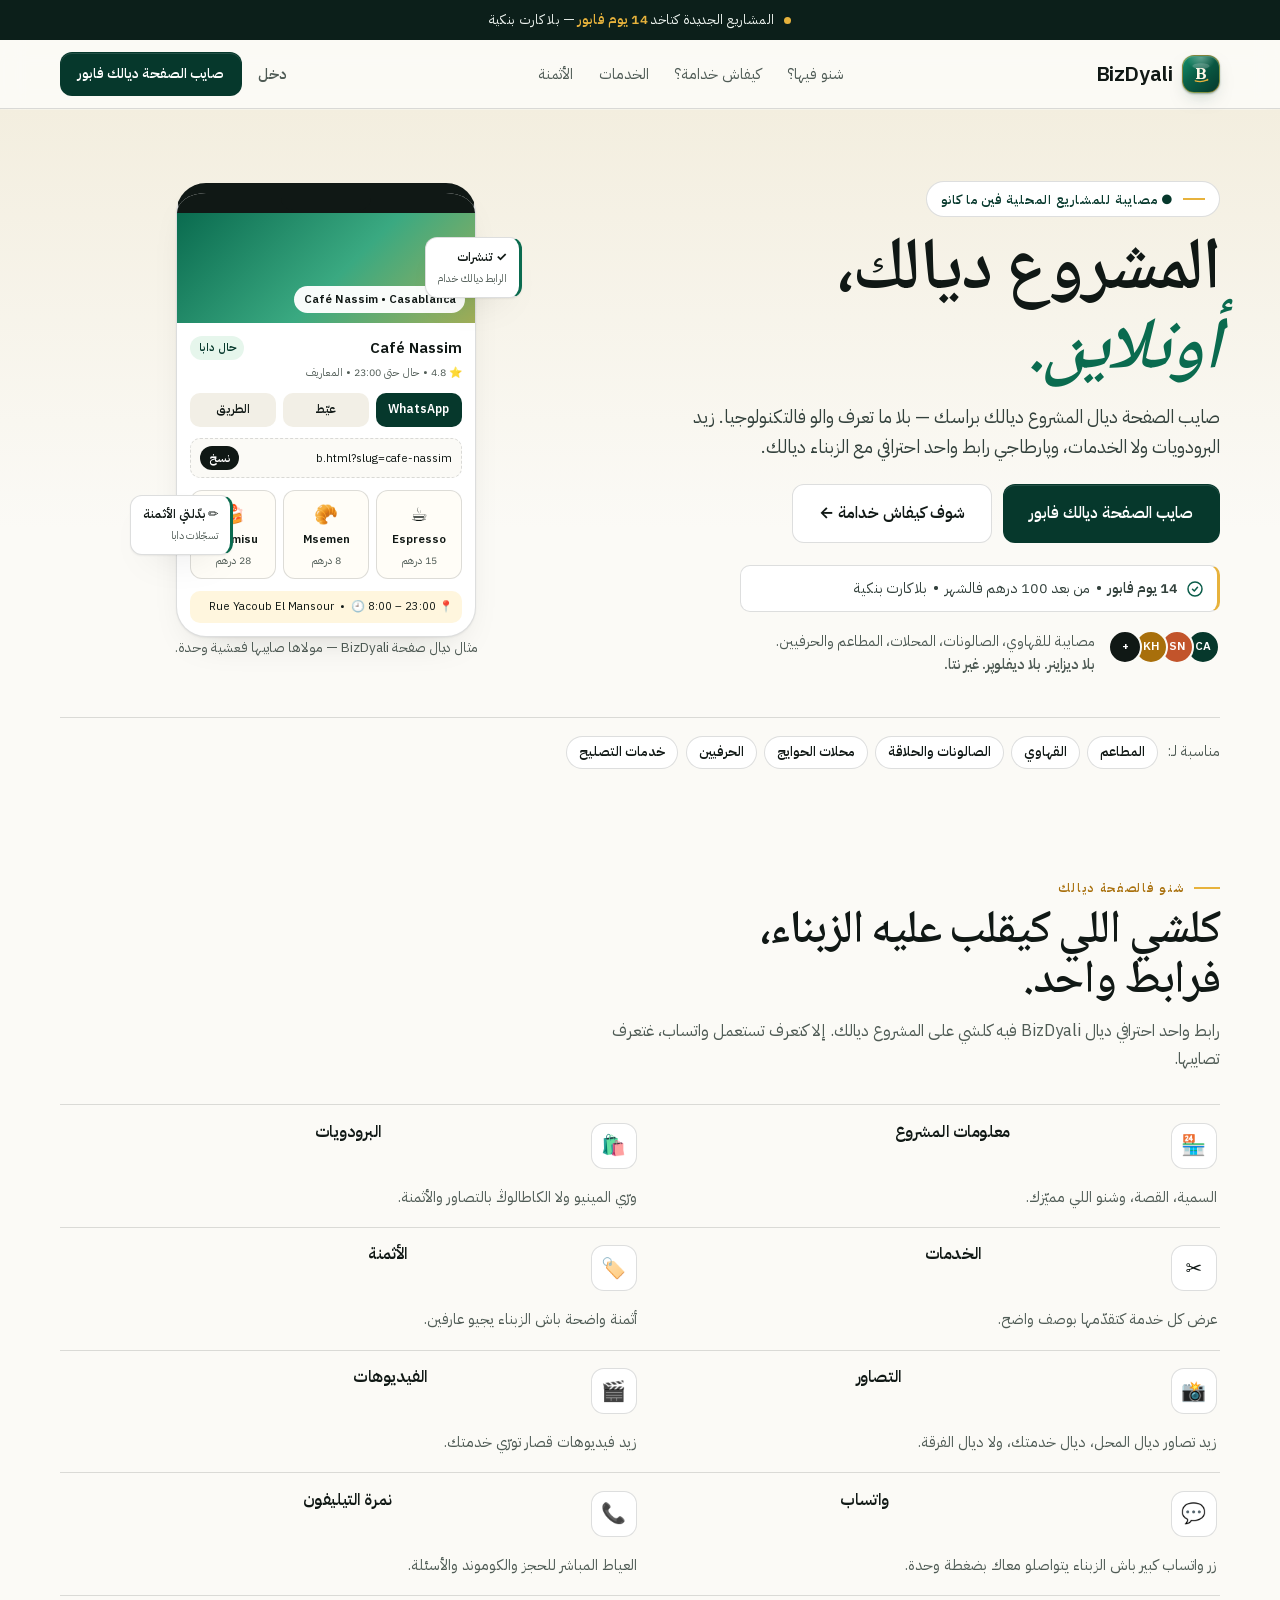
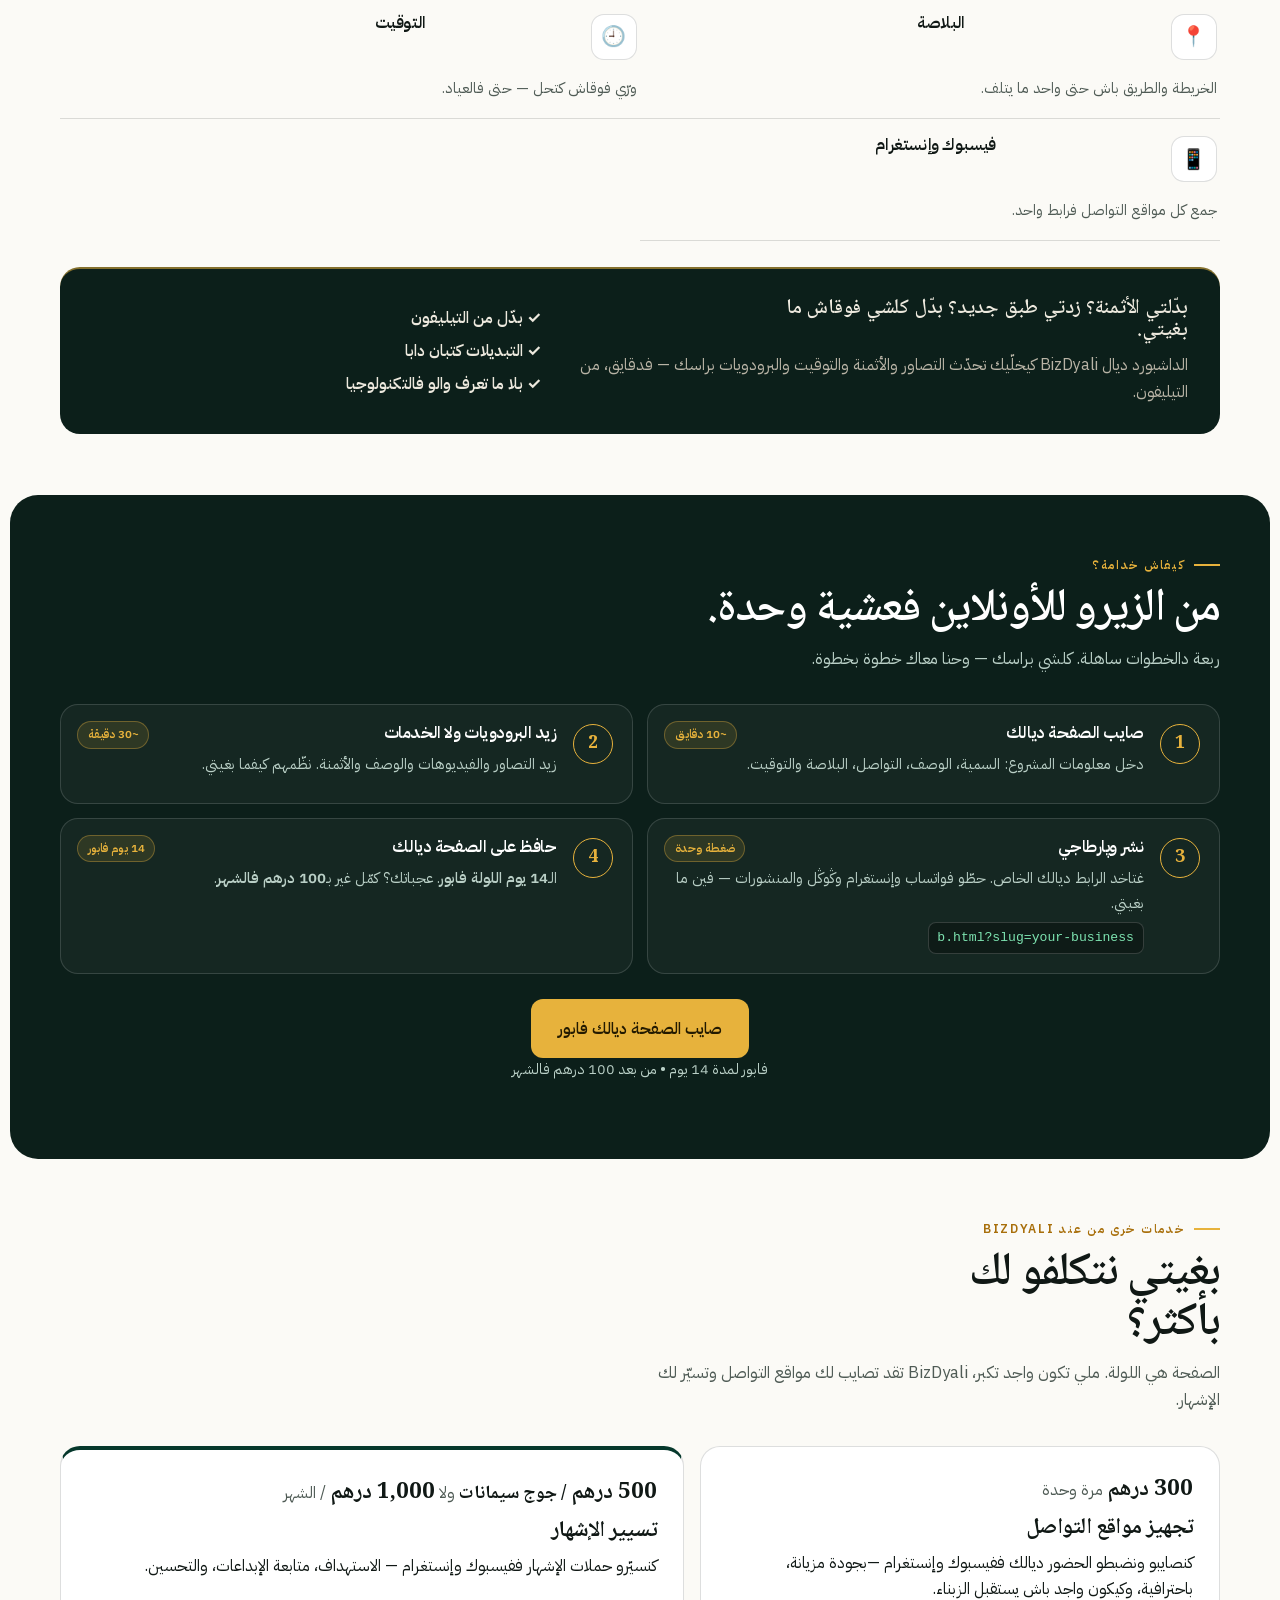
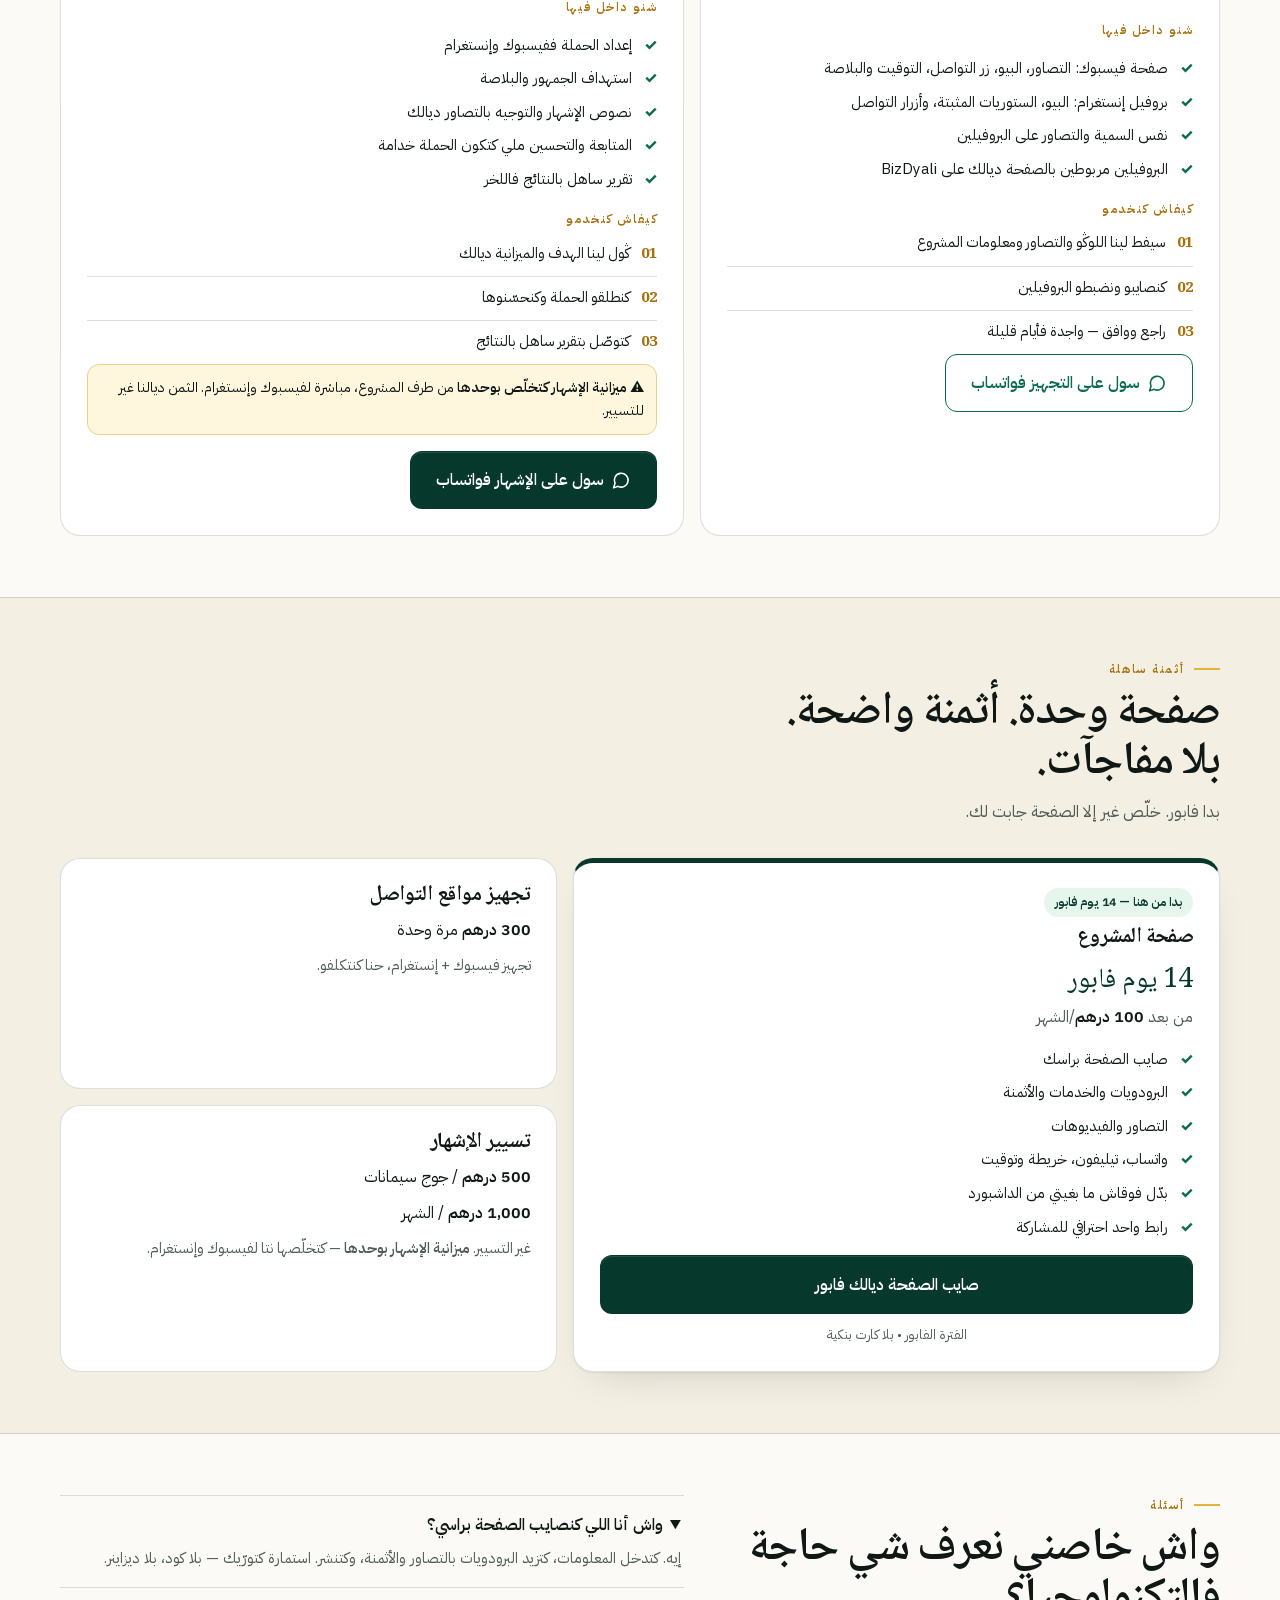
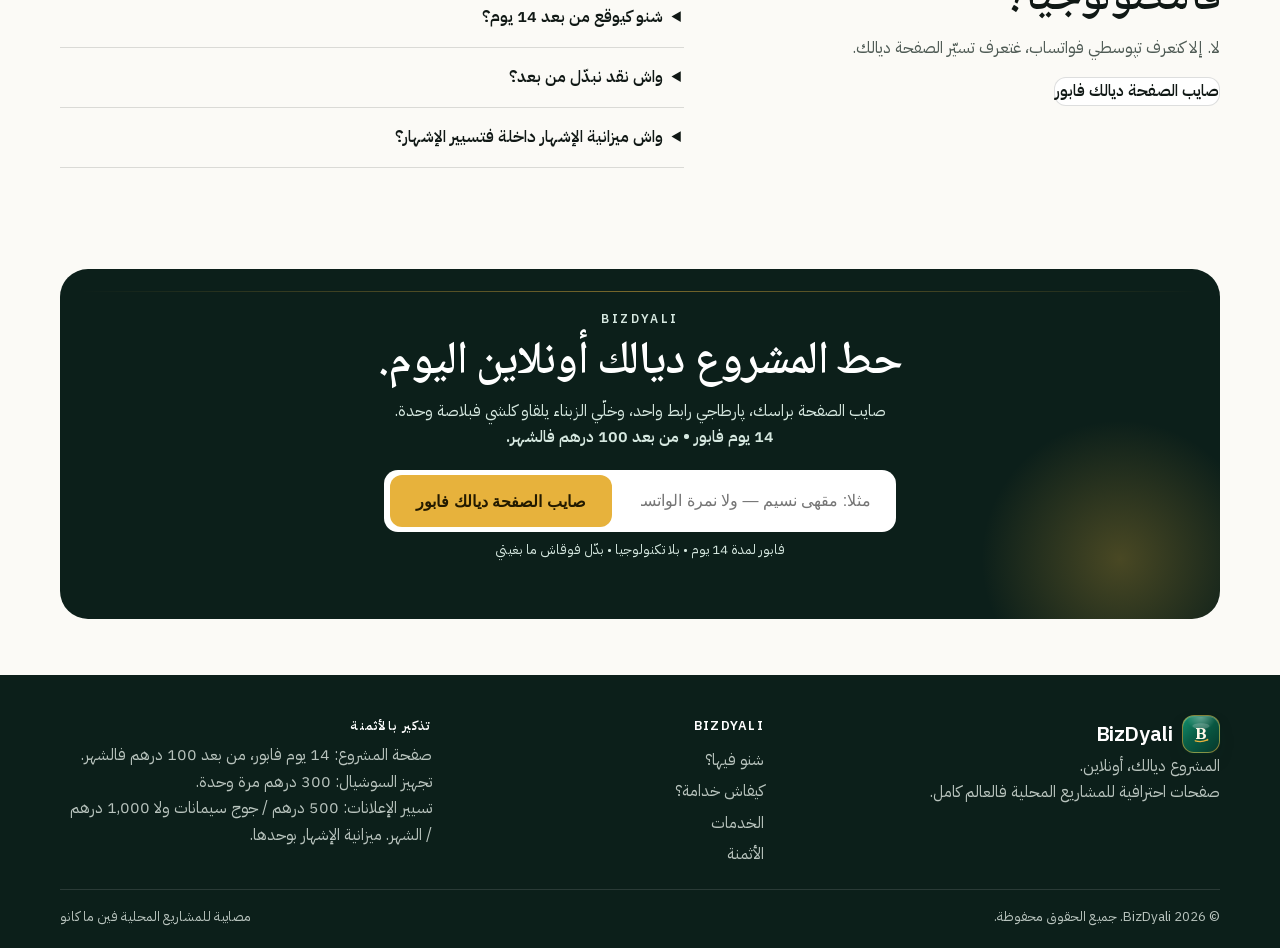
==== index.html @ fc58461d "Remove admin link from footer" ====
<!DOCTYPE html>
<html lang="ar" dir="rtl">
<head>
  <meta charset="UTF-8" />
  <meta name="viewport" content="width=device-width, initial-scale=1.0" />
  <title>BizDyali — المشروع ديالك، أونلاين.</title>
  <meta name="description" content="BizDyali كتعاون المشاريع المحلية يصايبو الصفحة الاحترافية ديالهم براسهم. بلا تكنولوجيا. 14 يوم فابور، من بعد 100 درهم فالشهر." />
  <meta name="theme-color" content="#0B5D4A" />
  <link rel="preconnect" href="https://fonts.googleapis.com" />
  <link rel="preconnect" href="https://fonts.gstatic.com" crossorigin />
  <link href="https://fonts.googleapis.com/css2?family=Fraunces:opsz,wght@9..144,600;9..144,700&family=Inter:wght@400;500;600;700&display=swap" rel="stylesheet" />
  <link rel="stylesheet" href="styles.css" />
  <link rel="stylesheet" href="css/fonts.css" />
  <link rel="icon" href="favicon.svg" type="image/svg+xml" />
</head>
<body>
  <a class="skip-link" href="#main">تخطى للمحتوى</a>

  <!-- Top notice -->
  <div class="topbar">
    <p><span class="dot"></span> المشاريع الجديدة كتاخد <strong>14 يوم فابور</strong> — بلا كارت بنكية</p>
  </div>

  <!-- Header -->
  <header class="site-header" id="top">
    <div class="container header-inner">
      <a href="#top" class="logo" aria-label="الرئيسية ديال BizDyali">
        <span class="logo-mark" aria-hidden="true"><svg viewBox="0 0 36 36" width="26" height="26"><ellipse cx="18" cy="7" rx="12" ry="4" fill="#fff" opacity=".18"/><text x="18" y="24.5" text-anchor="middle" font-family="Fraunces,Georgia,'Times New Roman',serif" font-weight="700" font-size="21" fill="#FFF8E8">B</text><path d="M10 27.4 Q18 29.8 26 26.6" fill="none" stroke="#E7B23C" stroke-width="1.8" stroke-linecap="round"/><circle cx="26.9" cy="25.9" r="1.3" fill="#E7B23C"/></svg></span>
        <span class="logo-word">BizDyali</span>
      </a>
      <nav class="nav" aria-label="التنقل الرئيسي">
        <a href="#features">شنو فيها؟</a>
        <a href="#how">كيفاش خدامة؟</a>
        <a href="#services">الخدمات</a>
        <a href="#pricing">الأثمنة</a>
      </nav>
      <div class="header-actions">
        <a href="auth.html?mode=login" class="link-quiet">دخل</a>
        <a href="auth.html" class="btn btn-primary btn-sm">صايب الصفحة ديالك فابور</a>
        <button class="menu-btn" id="menuBtn" aria-expanded="false" aria-controls="mobileMenu" aria-label="حل القائمة">
          <span></span><span></span><span></span>
        </button>
      </div>
    </div>
    <div class="mobile-menu" id="mobileMenu" hidden>
      <a href="#features">شنو فيها؟</a>
      <a href="#how">كيفاش خدامة؟</a>
      <a href="#services">الخدمات</a>
      <a href="#pricing">الأثمنة</a>
      <a href="auth.html" class="btn btn-primary">صايب الصفحة ديالك فابور</a>
    </div>
  </header>

  <main id="main">
    <!-- HERO -->
    <section class="hero">
      <div class="container hero-grid">
        <div class="hero-copy">
          <p class="eyebrow"><span class="eyebrow-pill">● مصايبة للمشاريع المحلية فين ما كانو</span></p>
          <h1>المشروع ديالك، <em>أونلاين.</em></h1>
          <p class="lede">
            صايب الصفحة ديال المشروع ديالك براسك — بلا ما تعرف والو فالتكنولوجيا.
            زيد البرودويات ولا الخدمات، وپارطاجي رابط واحد احترافي مع الزبناء ديالك.
          </p>
          <div class="hero-ctas">
            <a href="auth.html" class="btn btn-primary btn-lg">صايب الصفحة ديالك فابور</a>
            <a href="#how" class="btn btn-ghost btn-lg">شوف كيفاش خدامة ←</a>
          </div>
          <p class="trial-note">
            <svg width="16" height="16" viewBox="0 0 16 16" fill="none" aria-hidden="true"><circle cx="8" cy="8" r="7" stroke="#0B5D4A" stroke-width="1.5"/><path d="M5.5 8.2l1.8 1.8 3.2-3.8" stroke="#0B5D4A" stroke-width="1.5" stroke-linecap="round" stroke-linejoin="round"/></svg>
            <span><strong>14 يوم فابور</strong> &nbsp;•&nbsp; من بعد 100 درهم فالشهر &nbsp;•&nbsp; بلا كارت بنكية</span>
          </p>
          <div class="hero-proof">
            <div class="avatars" aria-hidden="true">
              <span>CA</span><span>SN</span><span>KH</span><span>+</span>
            </div>
            <p>مصايبة للقهاوي، الصالونات، المحلات، المطاعم والحرفيين.<br /><strong>بلا ديزاينر. بلا ديفلوپر. غير نتا.</strong></p>
          </div>
        </div>

        <div class="hero-visual">
          <!-- Phone mockup: example business page -->
          <div class="phone-wrap">
            <div class="phone">
              <div class="phone-notch"></div>
              <div class="phone-hero-img">
                <span class="phone-badge">Café Nassim • Casablanca</span>
              </div>
              <div class="phone-body">
                <div class="phone-row">
                  <div>
                    <strong>Café Nassim</strong>
                    <small>⭐ 4.8 • حال حتى 23:00 • المعاريف</small>
                  </div>
                  <span class="phone-open">حال دابا</span>
                </div>
                <div class="phone-btns">
                  <span class="pb pb-wa">WhatsApp</span>
                  <span class="pb">عيّط</span>
                  <span class="pb">الطريق</span>
                </div>
                <div class="phone-links">
                  <span dir="ltr">b.html?slug=cafe-nassim</span>
                  <span class="copy">نسخ</span>
                </div>
                <div class="phone-products">
                  <div class="pp"><i>☕</i><b>Espresso</b><small>15 درهم</small></div>
                  <div class="pp"><i>🥐</i><b>Msemen</b><small>8 درهم</small></div>
                  <div class="pp"><i>🍰</i><b>Tiramisu</b><small>28 درهم</small></div>
                </div>
                <div class="phone-hours">📍 Rue Yacoub El Mansour &nbsp;•&nbsp; 🕘 8:00 – 23:00</div>
              </div>
            </div>
            <div class="float-card float-1">
              <strong>✓ تنشرات</strong>
              <small>الرابط ديالك خدام</small>
            </div>
            <div class="float-card float-2">
              <strong>✏️ بدّلتي الأثمنة</strong>
              <small>تسجّلات دابا</small>
            </div>
          </div>
          <p class="visual-caption">مثال ديال صفحة BizDyali — مولاها صايبها فعشية وحدة.</p>
        </div>
      </div>

      <div class="container trust-strip">
        <span>مناسبة لـ:</span>
        <ul>
          <li>المطاعم</li>
          <li>القهاوي</li>
          <li>الصالونات والحلاقة</li>
          <li>محلات الحوايج</li>
          <li>الحرفيين</li>
          <li>خدمات التصليح</li>
        </ul>
      </div>
    </section>

    <!-- FEATURES -->
    <section class="section" id="features">
      <div class="container">
        <p class="kicker">شنو فالصفحة ديالك</p>
        <h2>كلشي اللي كيقلب عليه الزبناء،<br />فرابط واحد.</h2>
        <p class="sub">رابط واحد احترافي ديال BizDyali فيه كلشي على المشروع ديالك. إلا كتعرف تستعمل واتساب، غتعرف تصايبها.</p>

        <div class="feature-grid">
          <article class="f-card"><div class="f-icon">🏪</div><h3>معلومات المشروع</h3><p>السمية، القصة، وشنو اللي مميّزك.</p></article>
          <article class="f-card"><div class="f-icon">🛍️</div><h3>البرودويات</h3><p>ورّي المينيو ولا الكاطالوڭ بالتصاور والأثمنة.</p></article>
          <article class="f-card"><div class="f-icon">✂️</div><h3>الخدمات</h3><p>عرض كل خدمة كتقدّمها بوصف واضح.</p></article>
          <article class="f-card"><div class="f-icon">🏷️</div><h3>الأثمنة</h3><p>أثمنة واضحة باش الزبناء يجيو عارفين.</p></article>
          <article class="f-card"><div class="f-icon">📸</div><h3>التصاور</h3><p>زيد تصاور ديال المحل، ديال خدمتك، ولا ديال الفرقة.</p></article>
          <article class="f-card"><div class="f-icon">🎬</div><h3>الفيديوهات</h3><p>زيد فيديوهات قصار تورّي خدمتك.</p></article>
          <article class="f-card"><div class="f-icon">💬</div><h3>واتساب</h3><p>زر واتساب كبير باش الزبناء يتواصلو معاك بضغطة وحدة.</p></article>
          <article class="f-card"><div class="f-icon">📞</div><h3>نمرة التيليفون</h3><p>العياط المباشر للحجز والكوموند والأسئلة.</p></article>
          <article class="f-card"><div class="f-icon">📍</div><h3>البلاصة</h3><p>الخريطة والطريق باش حتى واحد ما يتلف.</p></article>
          <article class="f-card"><div class="f-icon">🕘</div><h3>التوقيت</h3><p>ورّي فوقاش كتحل — حتى فالعياد.</p></article>
          <article class="f-card"><div class="f-icon">📱</div><h3>فيسبوك وإنستغرام</h3><p>جمع كل مواقع التواصل فرابط واحد.</p></article>
        </div>

        <div class="edit-banner">
          <div>
            <h3>بدّلتي الأثمنة؟ زدتي طبق جديد؟ بدّل كلشي فوقاش ما بغيتي.</h3>
            <p>الداشبورد ديال BizDyali كيخلّيك تحدّث التصاور والأثمنة والتوقيت والبرودويات براسك — فدقايق، من التيليفون.</p>
          </div>
          <ul>
            <li>✓ بدّل من التيليفون</li>
            <li>✓ التبديلات كتبان دابا</li>
            <li>✓ بلا ما تعرف والو فالتكنولوجيا</li>
          </ul>
        </div>
      </div>
    </section>

    <!-- HOW IT WORKS -->
    <section class="section section-dark" id="how">
      <div class="container">
        <p class="kicker kicker-light">كيفاش خدامة؟</p>
        <h2 class="light">من الزيرو للأونلاين فعشية وحدة.</h2>
        <p class="sub sub-light">ربعة دالخطوات ساهلة. كلشي براسك — وحنا معاك خطوة بخطوة.</p>

        <ol class="steps">
          <li class="step">
            <span class="step-num">1</span>
            <div><h3>صايب الصفحة ديالك</h3><p>دخل معلومات المشروع: السمية، الوصف، التواصل، البلاصة والتوقيت.</p></div>
            <span class="step-tag">~10 دقايق</span>
          </li>
          <li class="step">
            <span class="step-num">2</span>
            <div><h3>زيد البرودويات ولا الخدمات</h3><p>زيد التصاور والفيديوهات والوصف والأثمنة. نظّمهم كيفما بغيتي.</p></div>
            <span class="step-tag">~30 دقيقة</span>
          </li>
          <li class="step">
            <span class="step-num">3</span>
            <div><h3>نشر وپارطاجي</h3><p>غتاخد الرابط ديالك الخاص. حطّو فواتساب وإنستغرام وڭوڭل والمنشورات — فين ما بغيتي.</p>
            <code class="link-demo" dir="ltr">b.html?slug=your-business</code></div>
            <span class="step-tag">ضغطة وحدة</span>
          </li>
          <li class="step step-free">
            <span class="step-num">4</span>
            <div><h3>حافظ على الصفحة ديالك</h3><p>الـ<strong>14 يوم اللولة فابور</strong>. عجباتك؟ كمّل غير بـ<strong>100 درهم فالشهر</strong>.</p></div>
            <span class="step-tag">14 يوم فابور</span>
          </li>
        </ol>

        <div class="steps-cta">
          <a href="auth.html" class="btn btn-accent btn-lg">صايب الصفحة ديالك فابور</a>
          <p>فابور لمدة 14 يوم • من بعد 100 درهم فالشهر</p>
        </div>
      </div>
    </section>

    <!-- OTHER SERVICES -->
    <section class="section" id="services">
      <div class="container">
        <p class="kicker">خدمات خرى من عند BizDyali</p>
        <h2>بغيتي نتكلفو لك<br />بأكثر؟</h2>
        <p class="sub">الصفحة هي اللولة. ملي تكون واجد تكبر، BizDyali تقد تصايب لك مواقع التواصل وتسيّر لك الإشهار.</p>

        <div class="service-grid">
          <article class="service-card">
            <p class="service-price"><strong>300 درهم</strong> <span>مرة وحدة</span></p>
            <h3>تجهيز مواقع التواصل</h3>
            <p>كنصايبو ونضبطو الحضور ديالك ففيسبوك وإنستغرام —بجودة مزيانة، باحترافية، وكيكون واجد باش يستقبل الزبناء.</p>
            <p class="mini-head">شنو داخل فيها</p>
            <ul class="check-list">
              <li>صفحة فيسبوك: التصاور، البيو، زر التواصل، التوقيت والبلاصة</li>
              <li>بروفيل إنستغرام: البيو، الستوريات المثبتة، وأزرار التواصل</li>
              <li>نفس السمية والتصاور على البروفيلين</li>
              <li>البروفيلين مربوطين بالصفحة ديالك على BizDyali</li>
            </ul>
            <p class="mini-head">كيفاش كنخدمو</p>
            <ol class="how-mini">
              <li>سيفط لينا اللوڭو والتصاور ومعلومات المشروع</li>
              <li>كنصايبو ونضبطو البروفيلين</li>
              <li>راجع ووافق — واجدة فأيام قليلة</li>
            </ol>
            <!-- TODO: replace 212600000000 with the real BizDyali WhatsApp number -->
            <a href="https://wa.me/212600000000?text=Hello%20BizDyali!%20I%27m%20interested%20in%20the%20Facebook%20%2B%20Instagram%20setup%20service%20(300%20MAD%20one-time).%20My%20business%20name%20is%3A%20" target="_blank" rel="noopener" class="btn btn-outline btn-lg"><svg viewBox="0 0 24 24" fill="none" stroke="currentColor" stroke-width="2" stroke-linecap="round" stroke-linejoin="round" aria-hidden="true"><path d="M7.9 20A9 9 0 1 0 4 16.1L2 22Z"/></svg> سول على التجهيز فواتساب</a>
          </article>

          <article class="service-card service-featured">
            <p class="service-price"><strong>500 درهم <small>/ جوج سيمانات</small></strong> <span>ولا <strong>1,000 درهم</strong> / الشهر</span></p>
            <h3>تسيير الإشهار</h3>
            <p>كنسيّرو حملات الإشهار ففيسبوك وإنستغرام — الاستهداف، متابعة الإبداعات، والتحسين.</p>
            <p class="mini-head">شنو داخل فيها</p>
            <ul class="check-list">
              <li>إعداد الحملة ففيسبوك وإنستغرام</li>
              <li>استهداف الجمهور والبلاصة</li>
              <li>نصوص الإشهار والتوجيه بالتصاور ديالك</li>
              <li>المتابعة والتحسين ملي كتكون الحملة خدامة</li>
              <li>تقرير ساهل بالنتائج فاللخر</li>
            </ul>
            <p class="mini-head">كيفاش كنخدمو</p>
            <ol class="how-mini">
              <li>ڭول لينا الهدف والميزانية ديالك</li>
              <li>كنطلقو الحملة وكنحسّنوها</li>
              <li>كتوصّل بتقرير ساهل بالنتائج</li>
            </ol>
            <p class="ad-note">⚠️ <strong>ميزانية الإشهار كتخلّص بوحدها</strong> من طرف المشروع، مباشرة لفيسبوك وإنستغرام. الثمن ديالنا غير للتسيير.</p>
            <!-- TODO: replace 212600000000 with the real BizDyali WhatsApp number -->
            <a href="https://wa.me/212600000000?text=Hello%20BizDyali!%20I%27m%20interested%20in%20advertising%20management%20(500%20MAD%20for%202%20weeks%20or%201%2C000%20MAD%20for%201%20month).%20I%20understand%20the%20ad%20budget%20is%20paid%20separately.%20My%20business%20name%20is%3A%20" target="_blank" rel="noopener" class="btn btn-primary btn-lg"><svg viewBox="0 0 24 24" fill="none" stroke="currentColor" stroke-width="2" stroke-linecap="round" stroke-linejoin="round" aria-hidden="true"><path d="M7.9 20A9 9 0 1 0 4 16.1L2 22Z"/></svg> سول على الإشهار فواتساب</a>
          </article>
        </div>
      </div>
    </section>

    <!-- PRICING -->
    <section class="section section-tint" id="pricing">
      <div class="container">
        <p class="kicker">أثمنة ساهلة</p>
        <h2>صفحة وحدة. أثمنة واضحة.<br />بلا مفاجآت.</h2>
        <p class="sub">بدا فابور. خلّص غير إلا الصفحة جابت لك.</p>

        <div class="pricing-grid">
          <article class="price-card price-main">
            <p class="p-flag">بدا من هنا — 14 يوم فابور</p>
            <h3>صفحة المشروع</h3>
            <p class="p-price"><span class="free">14 يوم فابور</span><span class="then">من بعد <strong>100 درهم</strong>/الشهر</span></p>
            <ul class="check-list">
              <li>صايب الصفحة براسك</li>
              <li>البرودويات والخدمات والأثمنة</li>
              <li>التصاور والفيديوهات</li>
              <li>واتساب، تيليفون، خريطة وتوقيت</li>
              <li>بدّل فوقاش ما بغيتي من الداشبورد</li>
              <li>رابط واحد احترافي للمشاركة</li>
            </ul>
            <a href="auth.html" class="btn btn-primary btn-lg btn-block">صايب الصفحة ديالك فابور</a>
            <p class="p-fine">الفترة الفابور • بلا كارت بنكية</p>
          </article>

          <div class="price-side">
            <article class="price-card">
              <h3>تجهيز مواقع التواصل</h3>
              <p class="p-price"><strong>300 درهم</strong> <span>مرة وحدة</span></p>
              <p class="p-desc">تجهيز فيسبوك + إنستغرام، حنا كنتكلفو.</p>
            </article>
            <article class="price-card">
              <h3>تسيير الإشهار</h3>
              <p class="p-price"><strong>500 درهم</strong> <span>/ جوج سيمانات</span></p>
              <p class="p-price"><strong>1,000 درهم</strong> <span>/ الشهر</span></p>
              <p class="p-desc">غير التسيير. <strong>ميزانية الإشهار بوحدها</strong> — كتخلّصها نتا لفيسبوك وإنستغرام.</p>
            </article>
          </div>
        </div>
      </div>
    </section>

    <!-- FAQ (short, trust-building) -->
    <section class="section section-faq">
      <div class="container faq-grid">
        <div>
          <p class="kicker">أسئلة</p>
          <h2>واش خاصني نعرف شي حاجة فالتكنولوجيا؟</h2>
          <p class="sub">لا. إلا كتعرف تپوسطي فواتساب، غتعرف تسيّر الصفحة ديالك.</p>
          <a href="auth.html" class="btn btn-ghost">صايب الصفحة ديالك فابور</a>
        </div>
        <div class="faq-list">
          <details open>
            <summary>واش أنا اللي كنصايب الصفحة براسي؟</summary>
            <p>إيه. كتدخل المعلومات، كتزيد البرودويات بالتصاور والأثمنة، وكتنشر. استمارة كتورّيك — بلا كود، بلا ديزاينر.</p>
          </details>
          <details>
            <summary>شنو كيوقع من بعد 14 يوم؟</summary>
            <p>كتخلّص 100 درهم فالشهر باش تبقى الصفحة باينة. إلا ما كمّلتيش، الصفحة كتوقف — وما كنتخلّص والو أوتوماتيكيا.</p>
          </details>
          <details>
            <summary>واش نقد نبدّل من بعد؟</summary>
            <p>فأي وقت. بدّل الأثمنة والتصاور والتوقيت والبرودويات من الداشبورد والتبديلات كتبان دابا.</p>
          </details>
          <details>
            <summary>واش ميزانية الإشهار داخلة فتسيير الإشهار؟</summary>
            <p>لا. 500 درهم / جوج سيمانات ولا 1,000 درهم / الشهر غير لخدمتنا. ميزانية الإشهار كتخلّصها نتا لفيسبوك وإنستغرام.</p>
          </details>
        </div>
      </div>
    </section>

    <!-- FINAL CTA -->
    <section class="final-cta" id="cta">
      <div class="container final-card">
        <p class="logo-mini">BizDyali</p>
        <h2>حط المشروع ديالك أونلاين اليوم.</h2>
        <p>صايب الصفحة براسك، پارطاجي رابط واحد، وخلّي الزبناء يلقاو كلشي فبلاصة وحدة.<br /><strong>14 يوم فابور • من بعد 100 درهم فالشهر.</strong></p>
        <form class="cta-form" id="ctaForm">
          <label class="sr-only" for="ctaInput">السمية ديال المشروع ولا نمرة الواتساب</label>
          <input id="ctaInput" type="text" placeholder="مثلا: مقهى نسيم — ولا نمرة الواتساب" autocomplete="off" />
          <button type="submit" class="btn btn-accent btn-lg">صايب الصفحة ديالك فابور</button>
        </form>
        <p class="fine">فابور لمدة 14 يوم • بلا تكنولوجيا • بدّل فوقاش ما بغيتي</p>
      </div>
    </section>
  </main>

  <!-- FOOTER -->
  <footer class="site-footer">
    <div class="container footer-grid">
      <div>
        <a href="#top" class="logo logo-footer"><span class="logo-mark" aria-hidden="true"><svg viewBox="0 0 36 36" width="26" height="26"><ellipse cx="18" cy="7" rx="12" ry="4" fill="#fff" opacity=".18"/><text x="18" y="24.5" text-anchor="middle" font-family="Fraunces,Georgia,'Times New Roman',serif" font-weight="700" font-size="21" fill="#FFF8E8">B</text><path d="M10 27.4 Q18 29.8 26 26.6" fill="none" stroke="#E7B23C" stroke-width="1.8" stroke-linecap="round"/><circle cx="26.9" cy="25.9" r="1.3" fill="#E7B23C"/></svg></span><span class="logo-word">BizDyali</span></a>
        <p>المشروع ديالك، أونلاين.<br />صفحات احترافية للمشاريع المحلية فالعالم كامل.</p>
      </div>
      <nav aria-label="التذييل">
        <strong>BizDyali</strong>
        <a href="#features">شنو فيها؟</a>
        <a href="#how">كيفاش خدامة؟</a>
        <a href="#services">الخدمات</a>
        <a href="#pricing">الأثمنة</a>
      </nav>
      <div>
        <strong>تذكير بالأثمنة</strong>
        <p>صفحة المشروع: 14 يوم فابور، من بعد 100 درهم فالشهر.<br />تجهيز السوشيال: 300 درهم مرة وحدة.<br />تسيير الإعلانات: 500 درهم / جوج سيمانات ولا 1,000 درهم / الشهر. ميزانية الإشهار بوحدها.</p>
      </div>
    </div>
    <div class="container footer-bottom">
      <p>© <span id="year">2026</span> BizDyali. جميع الحقوق محفوظة.</p>
      <p>مصايبة للمشاريع المحلية فين ما كانو</p>
    </div>
  </footer>

  <script src="script.js"></script>
</body>
</html>
---- styles.css ----
/* BizDyali design system v2 — premium digital storefront.
   Bright ivory foundation, confident jade, warm gold. Hairlines over shadows.
   All original class contracts preserved. */
:root{
  --paper:#FBFAF6;
  --card:#FFFFFF;
  --ink:#101815;
  --muted:#4F5B55;
  --faint:#8A948E;
  --line:rgba(16,24,21,.14);
  --green:#0A6B4F;
  --green-deep:#06382C;
  --green-ink:#0C1F1A;
  --amber:#E7B23C;
  --gold:#A86F0B;
  --terra:#C2542B;
  --radius:14px;
  --radius-lg:20px;
  --shadow:0 1px 2px rgba(16,24,21,.06),0 16px 40px -24px rgba(16,24,21,.25);
  --font-body:'Inter',system-ui,-apple-system,'Segoe UI',Roboto,Arial,sans-serif;
  --font-display:'Fraunces',Georgia,'Times New Roman',serif;
}
*{box-sizing:border-box}
html{scroll-behavior:smooth}
body{
  margin:0;
  font-family:var(--font-body);
  background:var(--paper);
  color:var(--ink);
  line-height:1.65;
  -webkit-font-smoothing:antialiased;
}
h1,h2,h3{line-height:1.08;letter-spacing:-.025em;margin:0 0 .6rem}
h1{font-family:var(--font-display);font-size:clamp(2.7rem,5.2vw + 1rem,4.6rem);font-weight:600}
h1 em{font-style:italic;color:var(--green)}
h2{font-family:var(--font-display);font-size:clamp(1.9rem,1.2rem + 2.4vw,2.9rem);font-weight:600}
p{margin:0 0 1rem}
a{color:inherit}
.container{width:min(1160px,92%);margin:0 auto}
.sr-only{position:absolute;width:1px;height:1px;overflow:hidden;clip:rect(0,0,0,0)}
.skip-link{position:absolute;left:-999px;top:0;background:var(--green-deep);color:#fff;padding:.6rem 1rem;z-index:99}
.skip-link:focus{left:8px;top:8px}

/* Topbar */
.topbar{background:var(--green-ink);color:#EDF3EF;text-align:center;font-size:.84rem;letter-spacing:.01em;padding:.55rem .8rem}
.topbar p{margin:0}
.topbar strong{color:var(--amber)}
.topbar .dot{display:inline-block;width:7px;height:7px;border-radius:50%;background:var(--amber);margin-right:.45rem}

/* Header */
.site-header{position:sticky;top:0;z-index:50;background:rgba(251,250,246,.9);backdrop-filter:blur(12px);border-bottom:1px solid var(--line)}
.header-inner{display:flex;align-items:center;justify-content:space-between;gap:1rem;padding:.75rem 0}
.logo{display:flex;align-items:center;gap:.6rem;text-decoration:none;font-weight:800;font-size:1.3rem;letter-spacing:-.02em}
.logo-mark{display:inline-grid;place-items:center;width:38px;height:38px;border-radius:12px;background:linear-gradient(135deg,#12906C 0%,#0A5F47 42%,#06382C 100%);border:1px solid rgba(231,178,60,.55);box-shadow:0 1px 2px rgba(6,56,44,.35),0 8px 20px -10px rgba(6,56,44,.5),inset 0 1px 0 rgba(255,255,255,.25);position:relative;overflow:hidden}
.logo-mark::before{content:"";position:absolute;left:8%;right:8%;top:4%;height:38%;border-radius:999px;background:radial-gradient(ellipse at 50% 0%,rgba(255,255,255,.35),transparent 70%);pointer-events:none}
.logo-mark::after{content:"";position:absolute;inset:-4px;border:1px solid var(--amber);border-radius:15px;opacity:.5}
.logo-mark svg{width:26px;height:26px;display:block;position:relative}
.nav{display:none;gap:1.6rem;font-weight:500;font-size:.94rem}
.nav a{text-decoration:none;color:var(--muted)}
.nav a:hover{color:var(--ink)}
.header-actions{display:flex;align-items:center;gap:1rem}
.link-quiet{display:none;text-decoration:none;font-weight:600;font-size:.92rem;color:var(--muted)}
.menu-btn{display:inline-flex;flex-direction:column;gap:5px;background:none;border:1px solid var(--line);border-radius:10px;padding:.65rem;cursor:pointer}
.menu-btn span{display:block;width:20px;height:2px;background:var(--ink)}
.mobile-menu{display:flex;flex-direction:column;gap:.4rem;padding:.6rem 4% 1rem;border-top:1px solid var(--line);background:var(--paper)}
.mobile-menu[hidden]{display:none}
.mobile-menu a:not(.btn){padding:.7rem .2rem;text-decoration:none;font-weight:600;border-bottom:1px solid var(--line)}

/* Buttons — architectural, not pills */
.btn{display:inline-flex;align-items:center;justify-content:center;gap:.5rem;border-radius:12px;font-weight:700;text-decoration:none;border:1px solid transparent;cursor:pointer;transition:transform .12s ease,background .15s ease,border-color .15s ease,box-shadow .15s ease}
.btn:active{transform:translateY(1px)}
.btn svg{width:1.15em;height:1.15em;flex:none}
.btn-primary{background:var(--green-deep);color:#fff;box-shadow:inset 0 1px 0 rgba(255,255,255,.12)}
.btn-primary:hover{background:#052A21}
.btn-accent{background:var(--amber);color:#231A00}
.btn-accent:hover{filter:brightness(.95)}
.btn-ghost{background:var(--card);border-color:var(--line);color:var(--ink)}
.btn-ghost:hover{border-color:var(--ink)}
.btn-outline{border-color:var(--green);color:var(--green);padding:.7rem 1.2rem}
.btn-outline:hover{background:var(--green);color:#fff}
.btn-sm{padding:.62rem 1.05rem;font-size:.86rem}
.btn-lg{padding:.95rem 1.6rem;font-size:1rem}
.btn-block{width:100%}

/* Hero */
.hero{padding:3rem 0 2.5rem;overflow:hidden;position:relative}
.hero::before{content:"";position:absolute;inset:0 0 auto 0;height:420px;background:linear-gradient(180deg,#F3EEDF 0%,rgba(243,238,223,0) 100%);pointer-events:none}
.hero-grid{position:relative;display:grid;gap:2.5rem}
.eyebrow{margin:0 0 1rem}
.eyebrow-pill{display:inline-flex;align-items:center;gap:.55rem;background:var(--card);border:1px solid var(--line);border-radius:999px;padding:.4rem .9rem;font-size:.8rem;font-weight:700;letter-spacing:.06em;text-transform:uppercase;color:var(--green-deep)}
.eyebrow-pill::before{content:"";width:22px;height:2px;background:var(--amber)}
.lede{font-size:1.14rem;color:#33413C;max-width:33rem}
.hero-ctas{display:flex;flex-direction:column;gap:.7rem;margin:1.4rem 0}
.trial-note{display:flex;align-items:center;gap:.55rem;font-size:.9rem;color:#33413C;background:var(--card);border:1px solid var(--line);border-left:3px solid var(--amber);border-radius:10px;padding:.65rem .9rem;max-width:30rem}
.hero-proof{display:flex;gap:.8rem;align-items:flex-start;margin-top:1.1rem}
.avatars{display:flex}
.avatars span{width:34px;height:34px;border-radius:50%;display:inline-grid;place-items:center;font-size:.72rem;font-weight:800;color:#fff;border:2px solid var(--paper);margin-left:-8px}
.avatars span:nth-child(1){background:var(--green-deep);margin-left:0}
.avatars span:nth-child(2){background:var(--terra)}
.avatars span:nth-child(3){background:var(--gold)}
.avatars span:nth-child(4){background:var(--ink)}
.hero-proof p{font-size:.9rem;color:var(--muted);margin:0}

/* Phone mockup */
.hero-visual{display:grid;justify-items:center}
.phone-wrap{position:relative}
.phone{width:min(300px,80vw);background:#fff;border-radius:30px;border:1px solid var(--line);border-top:10px solid #101815;box-shadow:var(--shadow);overflow:hidden}
.phone-notch{height:20px;display:grid;place-items:center;background:#101815}
.phone-notch::after{content:"";width:90px;height:14px;background:#101815;border-radius:0 0 12px 12px;display:block}
.phone-hero-img{height:110px;background:linear-gradient(135deg,#0A6B4F,#3AA981 55%,#E7B23C 130%);display:flex;align-items:flex-end;padding:.6rem}
.phone-badge{background:rgba(255,255,255,.96);font-size:.72rem;font-weight:700;border-radius:999px;padding:.25rem .6rem}
.phone-body{padding:.8rem;font-size:.8rem}
.phone-row{display:flex;justify-content:space-between;align-items:flex-start;gap:.5rem}
.phone-row strong{display:block;font-size:.95rem}
.phone-row small{color:var(--muted)}
.phone-open{background:#E6F6EC;color:var(--green-deep);font-weight:800;font-size:.7rem;border-radius:999px;padding:.2rem .55rem}
.phone-btns{display:flex;gap:.4rem;margin:.7rem 0}
.pb{flex:1;text-align:center;background:#F2EFE6;border-radius:10px;padding:.45rem 0;font-weight:700;font-size:.75rem}
.pb-wa{background:var(--green-deep);color:#fff}
.phone-links{display:flex;justify-content:space-between;align-items:center;background:var(--paper);border:1px dashed var(--line);border-radius:10px;padding:.45rem .6rem;font-size:.72rem}
.phone-links .copy{background:var(--ink);color:#fff;border-radius:999px;padding:.15rem .55rem;font-weight:700}
.phone-products{display:grid;grid-template-columns:1fr 1fr 1fr;gap:.45rem;margin:.7rem 0}
.pp{background:#FFFDF7;border:1px solid var(--line);border-radius:12px;padding:.5rem .3rem;text-align:center}
.pp i{font-style:normal;font-size:1.2rem}
.pp b{display:block;font-size:.72rem}
.pp small{color:var(--muted)}
.phone-hours{background:#FFF6DE;border-radius:10px;padding:.45rem .6rem;font-size:.7rem}
.float-card{position:absolute;background:#fff;border:1px solid var(--line);border-left:3px solid var(--green);border-radius:12px;box-shadow:var(--shadow);padding:.55rem .75rem;font-size:.78rem}
.float-card strong{display:block}
.float-card small{color:var(--muted)}
.float-1{top:12%;right:-30px}
.float-2{bottom:18%;left:-30px}
.visual-caption{font-size:.85rem;color:var(--muted);text-align:center;max-width:22rem}
.trust-strip{margin-top:2.5rem;border-top:1px solid var(--line);padding-top:1.1rem;display:flex;flex-wrap:wrap;gap:.6rem;align-items:center;font-size:.9rem;color:var(--muted)}
.trust-strip ul{list-style:none;display:flex;flex-wrap:wrap;gap:.45rem;margin:0;padding:0}
.trust-strip li{background:#fff;border:1px solid var(--line);border-radius:999px;padding:.3rem .75rem;font-weight:600;color:var(--ink);font-size:.82rem}

/* Sections */
.section{padding:3.8rem 0}
.kicker{display:flex;align-items:center;gap:.6rem;text-transform:uppercase;letter-spacing:.14em;font-size:.76rem;font-weight:800;color:var(--gold);margin:0 0 .6rem}
.kicker::before{content:"";width:26px;height:2px;background:var(--amber)}
.kicker-light{color:var(--amber)}
.sub{color:var(--muted);max-width:38rem;font-size:1.04rem}
.section-dark{background:var(--green-ink);color:#F3F7F4;border-radius:28px;margin:0 .6rem}
.section-dark .light{color:#fff}
.sub-light{color:#B9CFC6}

/* Features — editorial rows, not cards */
.feature-grid{display:grid;grid-template-columns:1fr;gap:0;margin-top:2rem;border-top:1px solid var(--line)}
.f-card{display:grid;grid-template-columns:auto 1fr;gap:1rem;align-items:start;background:transparent;border:0;border-bottom:1px solid var(--line);border-radius:0;padding:1.1rem .2rem}
.f-card h3{font-size:1.04rem;margin:0 0 .15rem;font-family:var(--font-body);font-weight:700}
.f-card p{margin:0;font-size:.93rem;color:var(--muted)}
.f-icon{font-size:1.25rem;background:var(--card);border:1px solid var(--line);width:46px;height:46px;display:grid;place-items:center;border-radius:13px}
.edit-banner{margin-top:1.6rem;background:var(--green-ink);color:#EDE9DE;border-radius:20px;border-top:2px solid rgba(231,178,60,.55);padding:1.7rem 1.6rem;display:grid;gap:1.1rem}
.edit-banner h3{font-family:var(--font-display);font-weight:560;font-size:1.3rem;letter-spacing:-.01em;max-width:26rem}
.edit-banner p{color:#B9B4A6;margin:0}
.edit-banner ul{list-style:none;margin:0;padding:0;display:grid;gap:.4rem;font-weight:700}

/* Steps */
.steps{list-style:none;margin:2rem 0 0;padding:0;display:grid;gap:.9rem;counter-reset:step}
.step{background:rgba(255,255,255,.04);border:1px solid rgba(255,255,255,.14);border-radius:18px;padding:1.2rem;display:grid;grid-template-columns:auto 1fr;gap:1rem;position:relative}
.step-num{width:40px;height:40px;border-radius:50%;background:transparent;border:1.5px solid var(--amber);color:var(--amber);display:grid;place-items:center;font-weight:800;font-family:var(--font-display);font-size:1.1rem}
.step h3{color:#fff;font-family:var(--font-body);font-size:1.05rem}
.step p{color:#B9CFC6;margin:0 0 .4rem;font-size:.94rem}
.step-tag{position:absolute;top:1rem;right:1rem;background:rgba(231,178,60,.12);border:1px solid rgba(231,178,60,.35);color:var(--amber);font-size:.72rem;font-weight:700;border-radius:999px;padding:.2rem .6rem}
.link-demo{display:inline-block;background:rgba(0,0,0,.3);border:1px solid rgba(255,255,255,.16);color:#7DE3B0;border-radius:8px;padding:.25rem .55rem;font-size:.82rem}
.steps-cta{margin-top:1.6rem;text-align:center}
.steps-cta p{color:#B9CFC6;font-size:.9rem}

/* Services */
.service-grid{display:grid;gap:1rem;margin-top:2rem}
.service-card{background:var(--card);border:1px solid var(--line);border-radius:20px;padding:1.6rem;position:relative}
.service-card h3{font-family:var(--font-display);font-size:1.4rem}
.service-featured{border-top:4px solid var(--green-deep)}
.service-price{margin:0 0 .4rem;color:var(--muted)}
.service-price strong{color:var(--ink);font-size:1.4rem;font-family:var(--font-display)}
.check-list{list-style:none;margin:1rem 0;padding:0;display:grid;gap:.55rem;font-size:.94rem}
.check-list li{padding-left:1.6rem;position:relative}
.check-list li::before{content:"✓";position:absolute;left:0;color:var(--green);font-weight:800}
.mini-head{font-size:.76rem;font-weight:800;letter-spacing:.13em;text-transform:uppercase;color:var(--gold);margin:1.1rem 0 .2rem}
.how-mini{list-style:none;margin:.2rem 0 0;padding:0;counter-reset:how}
.how-mini li{counter-increment:how;display:flex;gap:.7rem;align-items:baseline;padding:.5rem 0;border-bottom:1px solid var(--line);font-size:.92rem}
.how-mini li:last-child{border-bottom:0}
.how-mini li::before{content:counter(how,decimal-leading-zero);font-family:var(--font-display);font-weight:700;color:var(--gold);font-size:.95rem;flex:none}
.ad-note{background:#FFF6DE;border:1px solid #EAD189;border-radius:12px;padding:.7rem .8rem;font-size:.88rem}

/* Pricing */
.section-tint{background:#F4EFE3;border-top:1px solid var(--line);border-bottom:1px solid var(--line)}
.pricing-grid{display:grid;gap:1rem;margin-top:2rem}
.price-card{background:#fff;border:1px solid var(--line);border-radius:20px;padding:1.6rem}
.price-card h3{font-family:var(--font-display);font-size:1.35rem}
.price-main{border:1px solid var(--line);border-top:5px solid var(--green-deep);box-shadow:var(--shadow)}
.p-flag{display:inline-block;background:#E6F6EC;color:var(--green-deep);font-weight:800;font-size:.78rem;border-radius:999px;padding:.25rem .7rem;margin:0 0 .6rem}
.p-price{margin:.6rem 0}
.p-price .free{display:block;font-family:var(--font-display);font-size:1.7rem;color:var(--green-deep)}
.p-price .then{color:var(--muted)}
.p-price strong{color:var(--ink)}
.p-fine{font-size:.82rem;color:var(--muted);text-align:center;margin:.6rem 0 0}
.price-side{display:grid;gap:1rem}
.p-desc{color:var(--muted);font-size:.92rem;margin:0}

/* FAQ */
.faq-grid{display:grid;gap:1.6rem}
.faq-list{display:grid;gap:0;border-top:1px solid var(--line)}
.faq-list details{border-bottom:1px solid var(--line);padding:1rem .2rem}
.faq-list summary{font-weight:700;cursor:pointer;font-size:1.02rem}
.faq-list p{color:var(--muted);font-size:.94rem;margin:.5rem 0 0}

/* Final CTA */
.final-cta{padding:2.5rem .6rem 3.5rem}
.final-card{background:var(--green-ink);color:#fff;border-radius:28px;padding:2.6rem 1.4rem;text-align:center;position:relative;overflow:hidden}
.final-card::before{content:"";position:absolute;inset:auto -40px -80px auto;width:280px;height:280px;background:radial-gradient(circle,rgba(231,178,60,.28),transparent 70%)}
.final-card::after{content:"";position:absolute;top:1.4rem;left:1.4rem;right:1.4rem;height:1px;background:linear-gradient(90deg,transparent,rgba(231,178,60,.5),transparent)}
.logo-mini{text-transform:uppercase;letter-spacing:.2em;font-size:.75rem;font-weight:800;color:var(--amber);margin:0 0 .5rem}
.final-card h2{color:#fff}
.final-card p{color:#D6E8E0}
.cta-form{display:flex;flex-direction:column;gap:.6rem;max-width:32rem;margin:1.2rem auto .4rem;position:relative}
.cta-form input{border-radius:12px;border:2px solid transparent;padding:.95rem 1.2rem;font-size:1rem;width:100%}
.cta-form input:focus{outline:none;border-color:var(--amber)}
.fine{font-size:.85rem}

/* Footer */
.site-footer{background:var(--green-ink);color:#B9C4BE;padding:2.5rem 0 1.2rem}
.footer-grid{display:grid;gap:1.4rem}
.logo-footer{color:#fff}
.site-footer strong{display:block;color:#fff;margin-bottom:.4rem;font-size:.8rem;text-transform:uppercase;letter-spacing:.1em}
.site-footer nav{display:grid;gap:.3rem}
.site-footer nav a{color:#B9C4BE;text-decoration:none}
.site-footer nav a:hover{color:#fff}
.footer-bottom{border-top:1px solid rgba(255,255,255,.12);margin-top:1.4rem;padding-top:1rem;display:flex;flex-direction:column;gap:.3rem;font-size:.85rem}
.footer-bottom p{margin:0}
.footer-bottom a{color:var(--amber)}

/* Desktop */
@media(min-width:760px){
  .nav{display:flex}
  .link-quiet{display:inline}
  .menu-btn{display:none}
  .mobile-menu{display:none !important}
  .hero{padding:4.5rem 0 3rem}
  .hero-grid{grid-template-columns:1.05fr .95fr;align-items:center}
  .hero-ctas{flex-direction:row}
  .feature-grid{grid-template-columns:1fr 1fr}
  .edit-banner{grid-template-columns:1.4fr 1fr;align-items:center;padding:1.8rem 2rem}
  .steps{grid-template-columns:1fr 1fr}
  .service-grid{grid-template-columns:1fr 1.2fr}
  .pricing-grid{grid-template-columns:1.3fr 1fr}
  .faq-grid{grid-template-columns:.9fr 1.1fr}
  .cta-form{flex-direction:row;background:#fff;border-radius:14px;padding:.35rem}
  .cta-form input{border:none;flex:1}
  .footer-grid{grid-template-columns:1.4fr 1fr 1.2fr}
  .footer-bottom{flex-direction:row;justify-content:space-between}
  .float-1{right:-46px}
  .float-2{left:-46px}
}
@media(prefers-reduced-motion:reduce){
  html{scroll-behavior:auto}
}
.reveal{opacity:0;transform:translateY(12px);transition:opacity .5s ease,transform .5s ease}
.reveal.visible{opacity:1;transform:none}

/* RTL mirrors (Arabic-script UI). LTR pages unaffected. */
[dir="rtl"]{--font-body:'IBM Plex Sans Arabic','Inter',system-ui,-apple-system,'Segoe UI',Roboto,Arial,sans-serif;--font-display:'Noto Naskh Arabic',Georgia,'Times New Roman',serif}
[dir="rtl"] .skip-link{left:auto;right:-999px}
[dir="rtl"] .skip-link:focus{left:auto;right:8px}
[dir="rtl"] .topbar .dot{margin-right:0;margin-left:.45rem}
[dir="rtl"] .trial-note{border-left:1px solid var(--line);border-right:3px solid var(--amber)}
[dir="rtl"] .avatars span{margin-left:0;margin-right:-8px}
[dir="rtl"] .avatars span:nth-child(1){margin-right:0}
[dir="rtl"] .float-card{border-left:1px solid var(--line);border-right:3px solid var(--green)}
[dir="rtl"] .check-list li{padding-left:0;padding-right:1.6rem}
[dir="rtl"] .check-list li::before{left:auto;right:0}
[dir="rtl"] .step-tag{right:auto;left:1rem}
[dir="rtl"] code,.link-demo{direction:ltr;unicode-bidi:isolate}
---- css/fonts.css ----
/* Self-hosted variable fonts (Google Fonts, SIL OFL).
 * Only the active look's families are referenced; unicode-range makes the
 * browser fetch only subsets matching page characters. font-display:swap.
 * latin-ext files are French-range subsets (-fr); other latin-ext glyphs
 * fall back to system fonts. */
@font-face {
  font-family: 'Fraunces';
  font-style: normal;
  font-weight: 100 900;
  font-display: swap;
  src: url('../fonts/fraunces-latin-ext-fr.woff2') format('woff2');
  unicode-range: U+0100-024F, U+1E00-1EFF, U+2020-205E, U+20AC, U+2122, U+FB00-FB04;
}
@font-face {
  font-family: 'Fraunces';
  font-style: normal;
  font-weight: 100 900;
  font-display: swap;
  src: url('../fonts/fraunces-latin.woff2') format('woff2');
  unicode-range: U+0000-00FF, U+0131, U+0152-0153, U+02BB-02BC, U+02C6, U+02DA, U+02DC, U+0304, U+0308, U+0329, U+2000-206F, U+20AC, U+2122, U+2191, U+2193, U+2212, U+2215, U+FEFF, U+FFFD;
}
@font-face {
  font-family: 'Inter';
  font-style: normal;
  font-weight: 100 900;
  font-display: swap;
  src: url('../fonts/inter-latin-ext-fr.woff2') format('woff2');
  unicode-range: U+0100-024F, U+1E00-1EFF, U+2020-205E, U+20AC, U+2122, U+FB00-FB04;
}
@font-face {
  font-family: 'Inter';
  font-style: normal;
  font-weight: 100 900;
  font-display: swap;
  src: url('../fonts/inter-latin.woff2') format('woff2');
  unicode-range: U+0000-00FF, U+0131, U+0152-0153, U+02BB-02BC, U+02C6, U+02DA, U+02DC, U+0304, U+0308, U+0329, U+2000-206F, U+20AC, U+2122, U+2191, U+2193, U+2212, U+2215, U+FEFF, U+FFFD;
}
@font-face {
  font-family: 'Playfair Display';
  font-style: normal;
  font-weight: 400 900;
  font-display: swap;
  src: url('../fonts/playfair-latin-ext.woff2') format('woff2');
  unicode-range: U+0100-02BA, U+02BD-02C5, U+02C7-02CC, U+02CE-02D7, U+02DD-02FF, U+0304, U+0308, U+0329, U+1D00-1DBF, U+1E00-1E9F, U+1EF2-1EFF, U+2020, U+20A0-20AB, U+20AD-20C0, U+2113, U+2C60-2C7F, U+A720-A7FF;
}
@font-face {
  font-family: 'Playfair Display';
  font-style: normal;
  font-weight: 400 900;
  font-display: swap;
  src: url('../fonts/playfair-latin.woff2') format('woff2');
  unicode-range: U+0000-00FF, U+0131, U+0152-0153, U+02BB-02BC, U+02C6, U+02DA, U+02DC, U+0304, U+0308, U+0329, U+2000-206F, U+20AC, U+2122, U+2191, U+2193, U+2212, U+2215, U+FEFF, U+FFFD;
}
@font-face {
  font-family: 'Jost';
  font-style: normal;
  font-weight: 100 900;
  font-display: swap;
  src: url('../fonts/jost-latin-ext.woff2') format('woff2');
  unicode-range: U+0100-02BA, U+02BD-02C5, U+02C7-02CC, U+02CE-02D7, U+02DD-02FF, U+0304, U+0308, U+0329, U+1D00-1DBF, U+1E00-1E9F, U+1EF2-1EFF, U+2020, U+20A0-20AB, U+20AD-20C0, U+2113, U+2C60-2C7F, U+A720-A7FF;
}
@font-face {
  font-family: 'Jost';
  font-style: normal;
  font-weight: 100 900;
  font-display: swap;
  src: url('../fonts/jost-latin.woff2') format('woff2');
  unicode-range: U+0000-00FF, U+0131, U+0152-0153, U+02BB-02BC, U+02C6, U+02DA, U+02DC, U+0304, U+0308, U+0329, U+2000-206F, U+20AC, U+2122, U+2191, U+2193, U+2212, U+2215, U+FEFF, U+FFFD;
}
@font-face {
  font-family: 'Archivo';
  font-style: normal;
  font-weight: 100 900;
  font-display: swap;
  src: url('../fonts/archivo-latin-ext.woff2') format('woff2');
  unicode-range: U+0100-02BA, U+02BD-02C5, U+02C7-02CC, U+02CE-02D7, U+02DD-02FF, U+0304, U+0308, U+0329, U+1D00-1DBF, U+1E00-1E9F, U+1EF2-1EFF, U+2020, U+20A0-20AB, U+20AD-20C0, U+2113, U+2C60-2C7F, U+A720-A7FF;
}
@font-face {
  font-family: 'Archivo';
  font-style: normal;
  font-weight: 100 900;
  font-display: swap;
  src: url('../fonts/archivo-latin.woff2') format('woff2');
  unicode-range: U+0000-00FF, U+0131, U+0152-0153, U+02BB-02BC, U+02C6, U+02DA, U+02DC, U+0304, U+0308, U+0329, U+2000-206F, U+20AC, U+2122, U+2191, U+2193, U+2212, U+2215, U+FEFF, U+FFFD;
}
@font-face {
  font-family: 'Nunito';
  font-style: normal;
  font-weight: 200 1000;
  font-display: swap;
  src: url('../fonts/nunito-latin-ext.woff2') format('woff2');
  unicode-range: U+0100-02BA, U+02BD-02C5, U+02C7-02CC, U+02CE-02D7, U+02DD-02FF, U+0304, U+0308, U+0329, U+1D00-1DBF, U+1E00-1E9F, U+1EF2-1EFF, U+2020, U+20A0-20AB, U+20AD-20C0, U+2113, U+2C60-2C7F, U+A720-A7FF;
}
@font-face {
  font-family: 'Nunito';
  font-style: normal;
  font-weight: 200 1000;
  font-display: swap;
  src: url('../fonts/nunito-latin.woff2') format('woff2');
  unicode-range: U+0000-00FF, U+0131, U+0152-0153, U+02BB-02BC, U+02C6, U+02DA, U+02DC, U+0304, U+0308, U+0329, U+2000-206F, U+20AC, U+2122, U+2191, U+2193, U+2212, U+2215, U+FEFF, U+FFFD;
}
@font-face {
  font-family: 'Noto Naskh Arabic';
  font-style: normal;
  font-weight: 400 700;
  font-display: swap;
  src: url('../fonts/notonask-arabic.woff2') format('woff2');
  unicode-range: U+0600-06FF, U+0750-077F, U+0870-088E, U+0890-0891, U+0897-08E1, U+08E3-08FF, U+200C-200E, U+2010-2011, U+204F, U+2E41, U+FB50-FDFF, U+FE70-FE74, U+FE76-FEFC, U+102E0-102FB, U+10E60-10E7E, U+10EC2-10EC4, U+10EFC-10EFF, U+1EE00-1EE03, U+1EE05-1EE1F, U+1EE21-1EE22, U+1EE24, U+1EE27, U+1EE29-1EE32, U+1EE34-1EE37, U+1EE39, U+1EE3B, U+1EE42, U+1EE47, U+1EE49, U+1EE4B, U+1EE4D-1EE4F, U+1EE51-1EE52, U+1EE54, U+1EE57, U+1EE59, U+1EE5B, U+1EE5D, U+1EE5F, U+1EE61-1EE62, U+1EE64, U+1EE67-1EE6A, U+1EE6C-1EE72, U+1EE74-1EE77, U+1EE79-1EE7C, U+1EE7E, U+1EE80-1EE89, U+1EE8B-1EE9B, U+1EEA1-1EEA3, U+1EEA5-1EEA9, U+1EEAB-1EEBB, U+1EEF0-1EEF1;
}
@font-face {
  font-family: 'Noto Naskh Arabic';
  font-style: normal;
  font-weight: 400 700;
  font-display: swap;
  src: url('../fonts/notonask-latin-ext.woff2') format('woff2');
  unicode-range: U+0100-02BA, U+02BD-02C5, U+02C7-02CC, U+02CE-02D7, U+02DD-02FF, U+0304, U+0308, U+0329, U+1D00-1DBF, U+1E00-1E9F, U+1EF2-1EFF, U+2020, U+20A0-20AB, U+20AD-20C0, U+2113, U+2C60-2C7F, U+A720-A7FF;
}
@font-face {
  font-family: 'Noto Naskh Arabic';
  font-style: normal;
  font-weight: 400 700;
  font-display: swap;
  src: url('../fonts/notonask-latin.woff2') format('woff2');
  unicode-range: U+0000-00FF, U+0131, U+0152-0153, U+02BB-02BC, U+02C6, U+02DA, U+02DC, U+0304, U+0308, U+0329, U+2000-206F, U+20AC, U+2122, U+2191, U+2193, U+2212, U+2215, U+FEFF, U+FFFD;
}
@font-face {
  font-family: 'IBM Plex Sans Arabic';
  font-style: normal;
  font-weight: 400;
  font-display: swap;
  src: url('../fonts/ibmplexs-arabic-400.woff2') format('woff2');
  unicode-range: U+0600-06FF, U+0750-077F, U+0870-088E, U+0890-0891, U+0897-08E1, U+08E3-08FF, U+200C-200E, U+2010-2011, U+204F, U+2E41, U+FB50-FDFF, U+FE70-FE74, U+FE76-FEFC, U+102E0-102FB, U+10E60-10E7E, U+10EC2-10EC4, U+10EFC-10EFF, U+1EE00-1EE03, U+1EE05-1EE1F, U+1EE21-1EE22, U+1EE24, U+1EE27, U+1EE29-1EE32, U+1EE34-1EE37, U+1EE39, U+1EE3B, U+1EE42, U+1EE47, U+1EE49, U+1EE4B, U+1EE4D-1EE4F, U+1EE51-1EE52, U+1EE54, U+1EE57, U+1EE59, U+1EE5B, U+1EE5D, U+1EE5F, U+1EE61-1EE62, U+1EE64, U+1EE67-1EE6A, U+1EE6C-1EE72, U+1EE74-1EE77, U+1EE79-1EE7C, U+1EE7E, U+1EE80-1EE89, U+1EE8B-1EE9B, U+1EEA1-1EEA3, U+1EEA5-1EEA9, U+1EEAB-1EEBB, U+1EEF0-1EEF1;
}
@font-face {
  font-family: 'IBM Plex Sans Arabic';
  font-style: normal;
  font-weight: 400;
  font-display: swap;
  src: url('../fonts/ibmplexs-latin-ext-400.woff2') format('woff2');
  unicode-range: U+0100-02BA, U+02BD-02C5, U+02C7-02CC, U+02CE-02D7, U+02DD-02FF, U+0304, U+0308, U+0329, U+1D00-1DBF, U+1E00-1E9F, U+1EF2-1EFF, U+2020, U+20A0-20AB, U+20AD-20C0, U+2113, U+2C60-2C7F, U+A720-A7FF;
}
@font-face {
  font-family: 'IBM Plex Sans Arabic';
  font-style: normal;
  font-weight: 400;
  font-display: swap;
  src: url('../fonts/ibmplexs-latin-400.woff2') format('woff2');
  unicode-range: U+0000-00FF, U+0131, U+0152-0153, U+02BB-02BC, U+02C6, U+02DA, U+02DC, U+0304, U+0308, U+0329, U+2000-206F, U+20AC, U+2122, U+2191, U+2193, U+2212, U+2215, U+FEFF, U+FFFD;
}
@font-face {
  font-family: 'IBM Plex Sans Arabic';
  font-style: normal;
  font-weight: 600;
  font-display: swap;
  src: url('../fonts/ibmplexs-arabic-600.woff2') format('woff2');
  unicode-range: U+0600-06FF, U+0750-077F, U+0870-088E, U+0890-0891, U+0897-08E1, U+08E3-08FF, U+200C-200E, U+2010-2011, U+204F, U+2E41, U+FB50-FDFF, U+FE70-FE74, U+FE76-FEFC, U+102E0-102FB, U+10E60-10E7E, U+10EC2-10EC4, U+10EFC-10EFF, U+1EE00-1EE03, U+1EE05-1EE1F, U+1EE21-1EE22, U+1EE24, U+1EE27, U+1EE29-1EE32, U+1EE34-1EE37, U+1EE39, U+1EE3B, U+1EE42, U+1EE47, U+1EE49, U+1EE4B, U+1EE4D-1EE4F, U+1EE51-1EE52, U+1EE54, U+1EE57, U+1EE59, U+1EE5B, U+1EE5D, U+1EE5F, U+1EE61-1EE62, U+1EE64, U+1EE67-1EE6A, U+1EE6C-1EE72, U+1EE74-1EE77, U+1EE79-1EE7C, U+1EE7E, U+1EE80-1EE89, U+1EE8B-1EE9B, U+1EEA1-1EEA3, U+1EEA5-1EEA9, U+1EEAB-1EEBB, U+1EEF0-1EEF1;
}
@font-face {
  font-family: 'IBM Plex Sans Arabic';
  font-style: normal;
  font-weight: 600;
  font-display: swap;
  src: url('../fonts/ibmplexs-latin-ext-600.woff2') format('woff2');
  unicode-range: U+0100-02BA, U+02BD-02C5, U+02C7-02CC, U+02CE-02D7, U+02DD-02FF, U+0304, U+0308, U+0329, U+1D00-1DBF, U+1E00-1E9F, U+1EF2-1EFF, U+2020, U+20A0-20AB, U+20AD-20C0, U+2113, U+2C60-2C7F, U+A720-A7FF;
}
@font-face {
  font-family: 'IBM Plex Sans Arabic';
  font-style: normal;
  font-weight: 600;
  font-display: swap;
  src: url('../fonts/ibmplexs-latin-600.woff2') format('woff2');
  unicode-range: U+0000-00FF, U+0131, U+0152-0153, U+02BB-02BC, U+02C6, U+02DA, U+02DC, U+0304, U+0308, U+0329, U+2000-206F, U+20AC, U+2122, U+2191, U+2193, U+2212, U+2215, U+FEFF, U+FFFD;
}
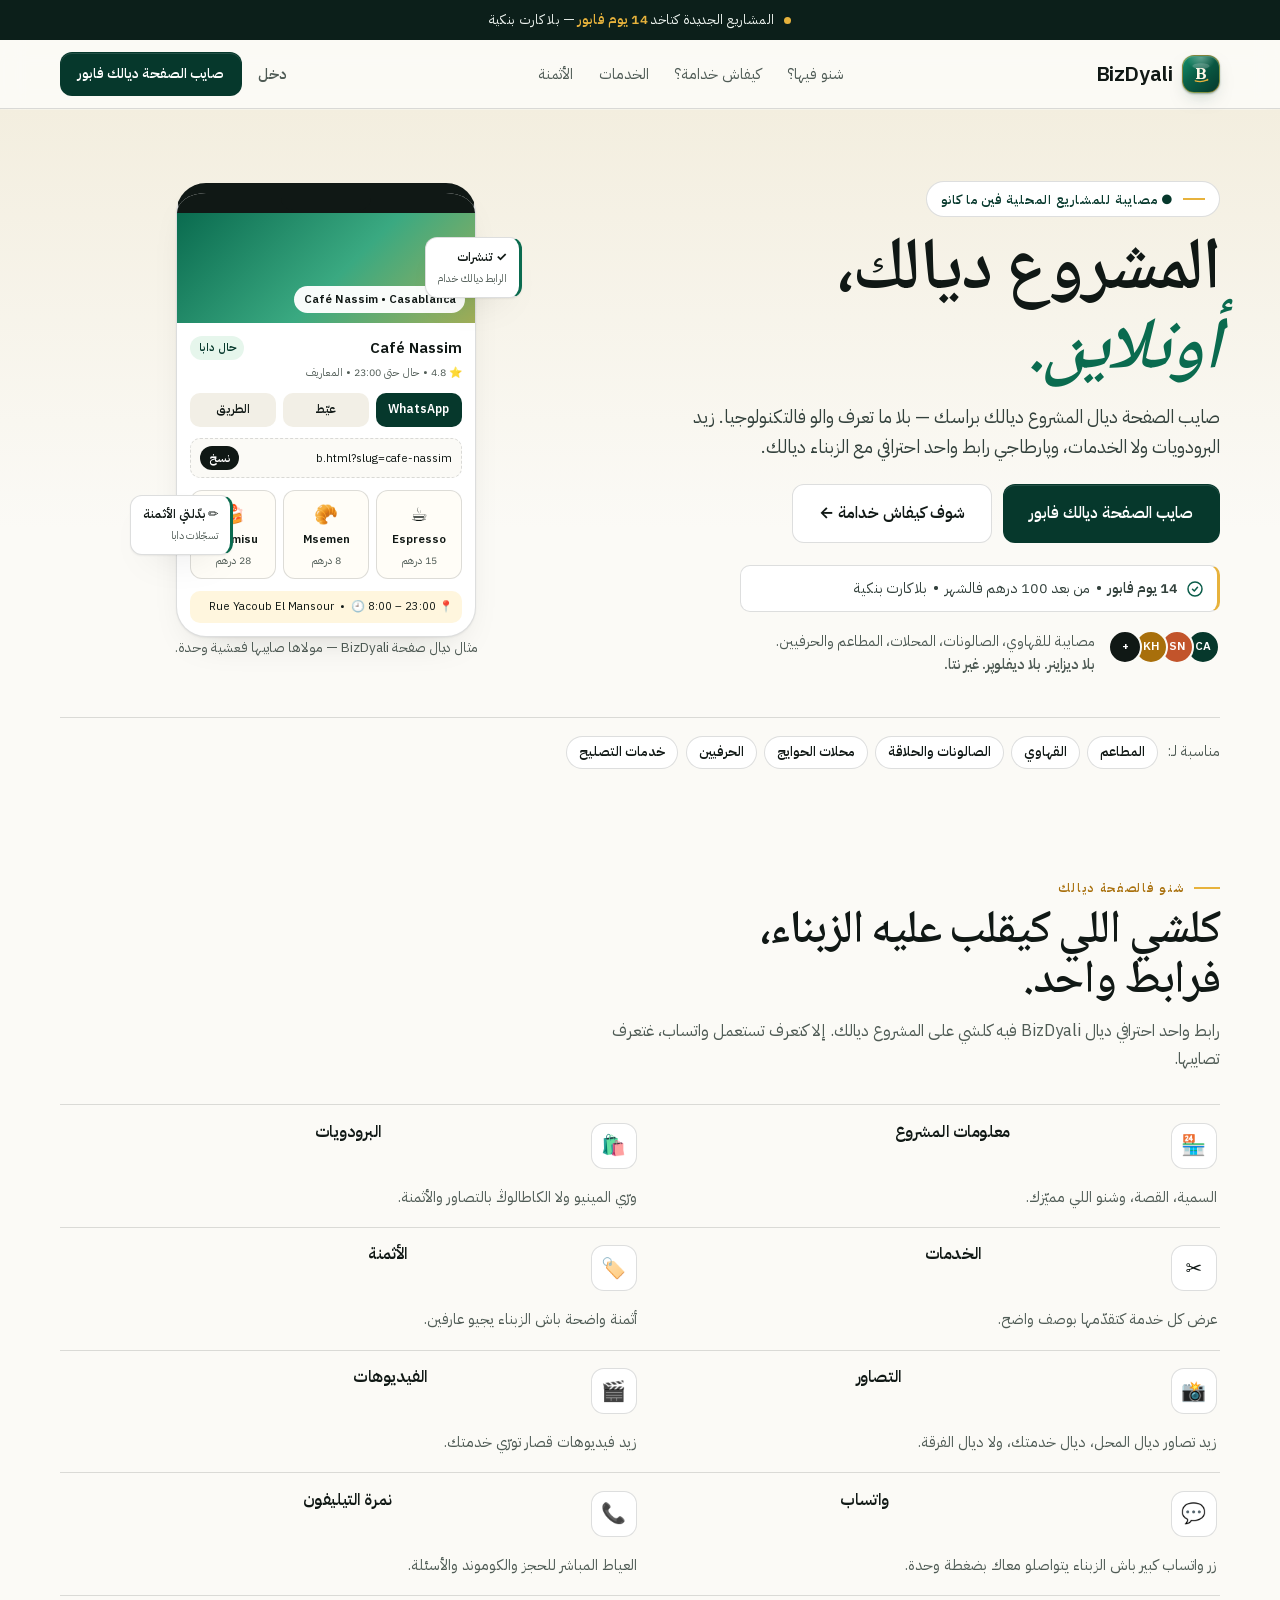
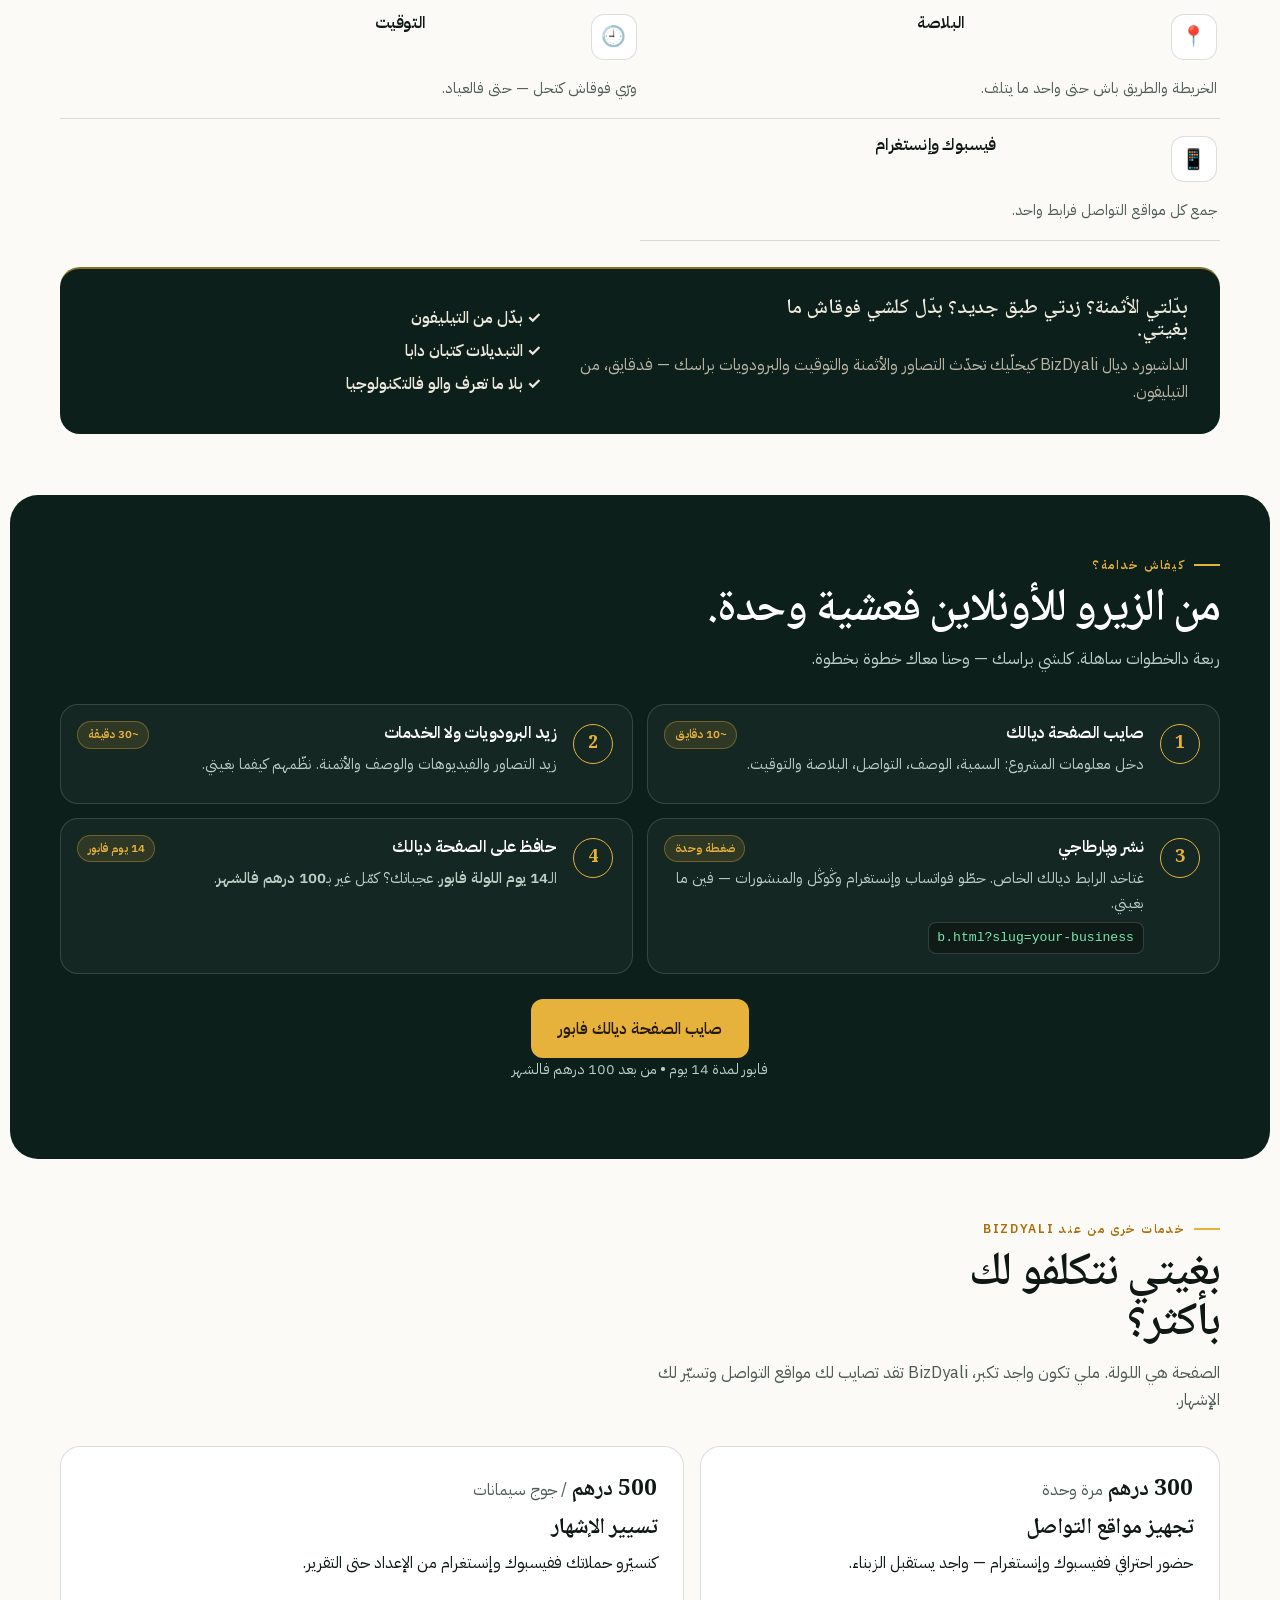
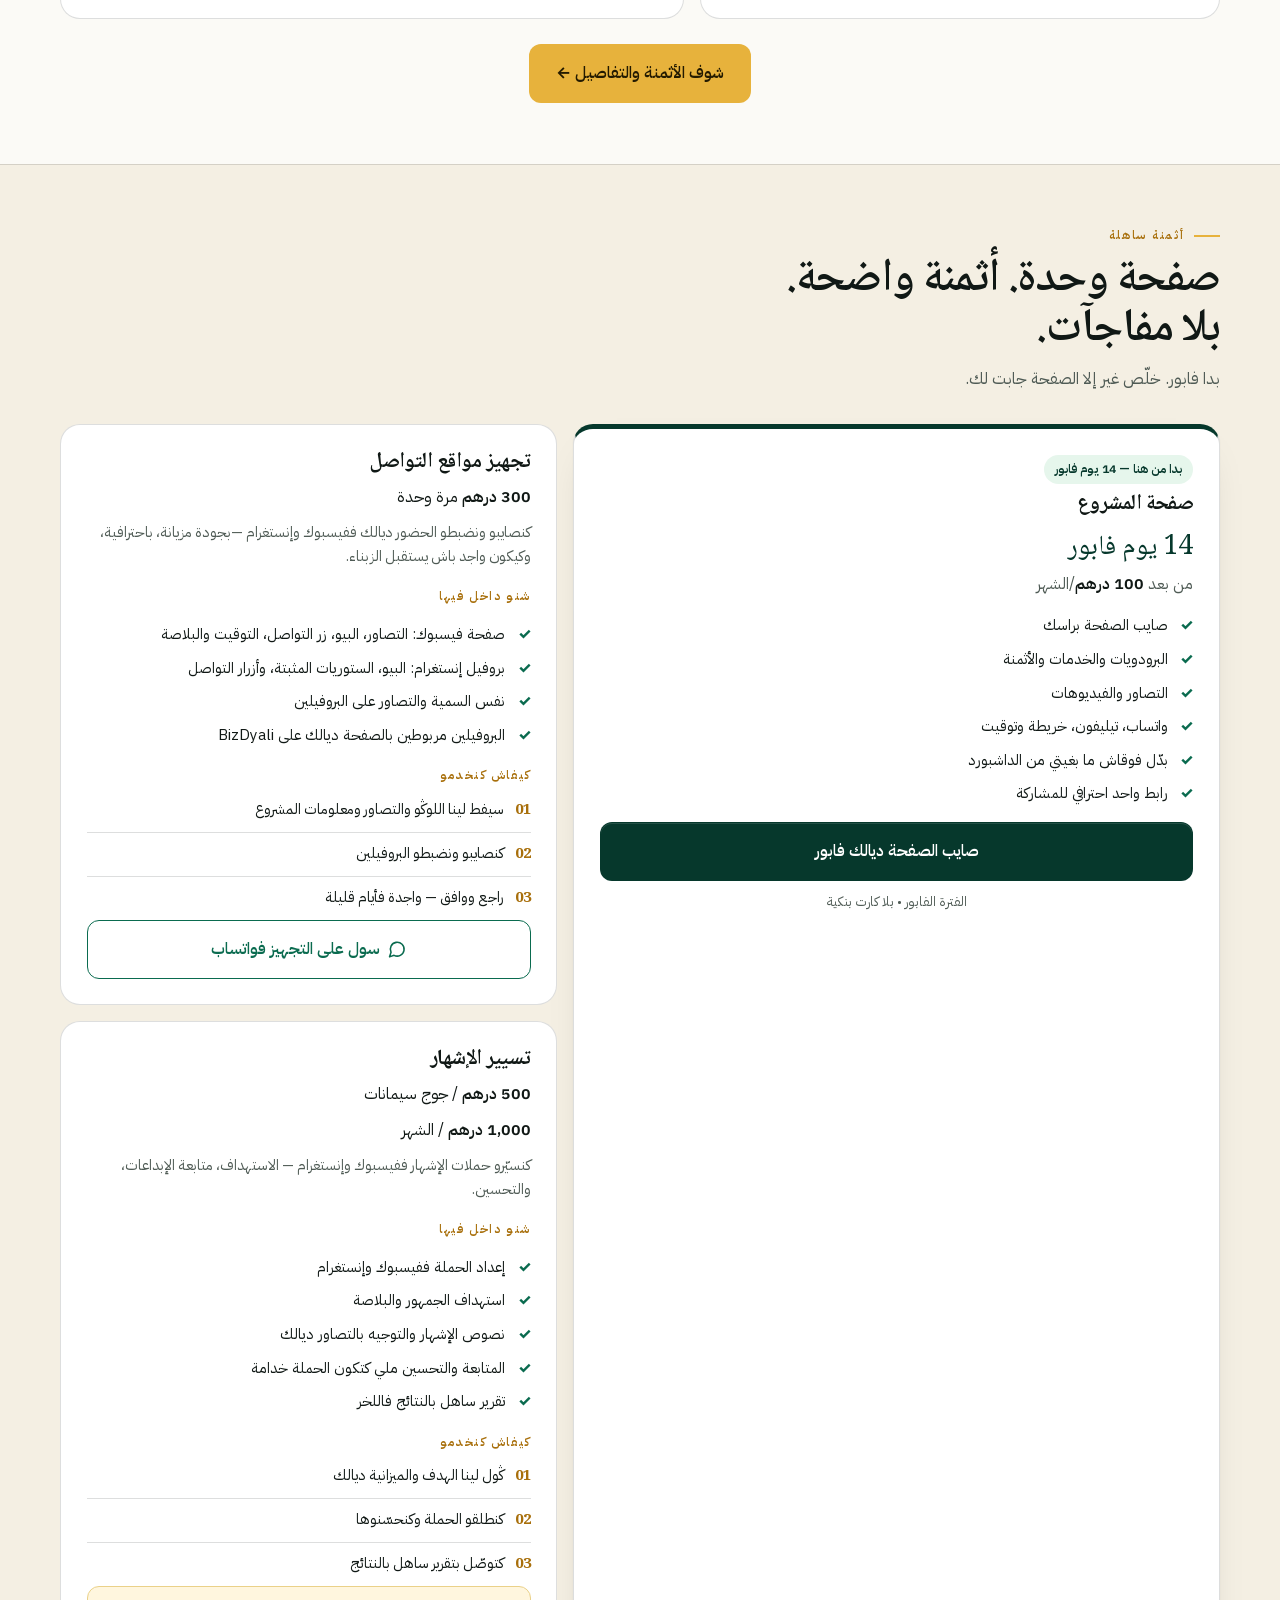
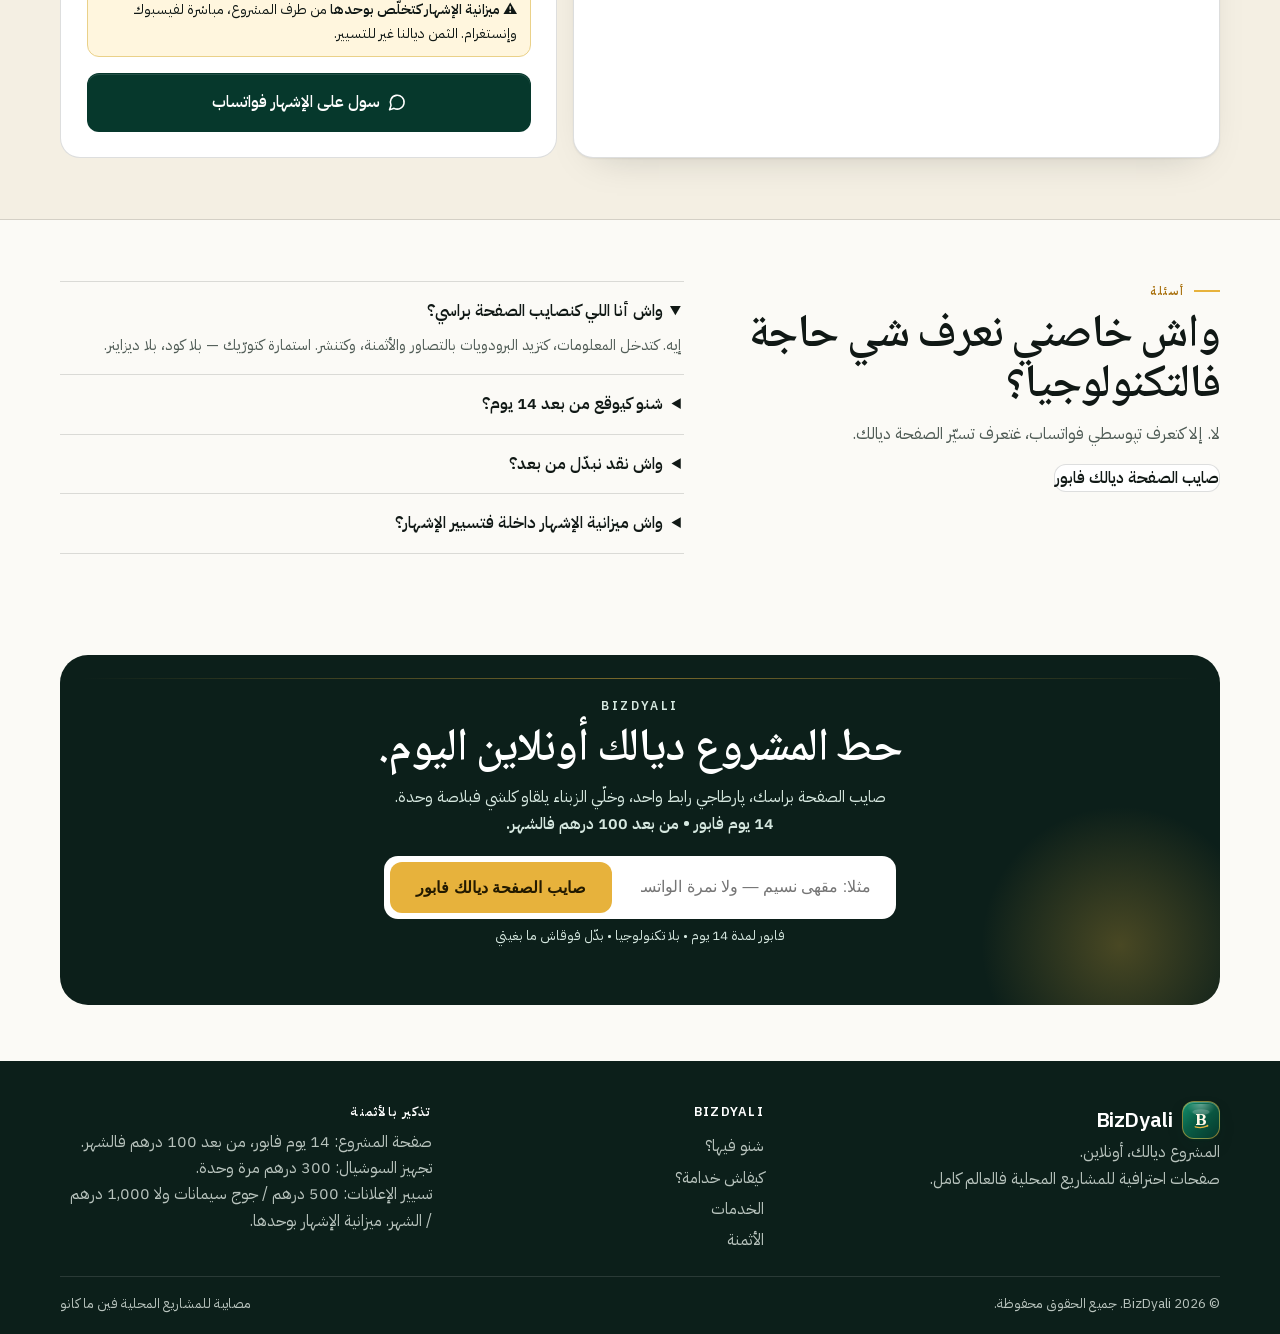
==== commit 5ab20774: "Services section becomes teaser; full detail moves into pricing" ====
--- a/index.html
+++ b/index.html
@@ -221,48 +221,18 @@
           <article class="service-card">
             <p class="service-price"><strong>300 درهم</strong> <span>مرة وحدة</span></p>
             <h3>تجهيز مواقع التواصل</h3>
-            <p>كنصايبو ونضبطو الحضور ديالك ففيسبوك وإنستغرام —بجودة مزيانة، باحترافية، وكيكون واجد باش يستقبل الزبناء.</p>
-            <p class="mini-head">شنو داخل فيها</p>
-            <ul class="check-list">
-              <li>صفحة فيسبوك: التصاور، البيو، زر التواصل، التوقيت والبلاصة</li>
-              <li>بروفيل إنستغرام: البيو، الستوريات المثبتة، وأزرار التواصل</li>
-              <li>نفس السمية والتصاور على البروفيلين</li>
-              <li>البروفيلين مربوطين بالصفحة ديالك على BizDyali</li>
-            </ul>
-            <p class="mini-head">كيفاش كنخدمو</p>
-            <ol class="how-mini">
-              <li>سيفط لينا اللوڭو والتصاور ومعلومات المشروع</li>
-              <li>كنصايبو ونضبطو البروفيلين</li>
-              <li>راجع ووافق — واجدة فأيام قليلة</li>
-            </ol>
-            <!-- TODO: replace 212600000000 with the real BizDyali WhatsApp number -->
-            <a href="https://wa.me/212600000000?text=Hello%20BizDyali!%20I%27m%20interested%20in%20the%20Facebook%20%2B%20Instagram%20setup%20service%20(300%20MAD%20one-time).%20My%20business%20name%20is%3A%20" target="_blank" rel="noopener" class="btn btn-outline btn-lg"><svg viewBox="0 0 24 24" fill="none" stroke="currentColor" stroke-width="2" stroke-linecap="round" stroke-linejoin="round" aria-hidden="true"><path d="M7.9 20A9 9 0 1 0 4 16.1L2 22Z"/></svg> سول على التجهيز فواتساب</a>
+            <p>حضور احترافي ففيسبوك وإنستغرام — واجد يستقبل الزبناء.</p>
           </article>
 
-          <article class="service-card service-featured">
-            <p class="service-price"><strong>500 درهم <small>/ جوج سيمانات</small></strong> <span>ولا <strong>1,000 درهم</strong> / الشهر</span></p>
+          <article class="service-card">
+            <p class="service-price"><strong>500 درهم</strong> <span>/ جوج سيمانات</span></p>
             <h3>تسيير الإشهار</h3>
-            <p>كنسيّرو حملات الإشهار ففيسبوك وإنستغرام — الاستهداف، متابعة الإبداعات، والتحسين.</p>
-            <p class="mini-head">شنو داخل فيها</p>
-            <ul class="check-list">
-              <li>إعداد الحملة ففيسبوك وإنستغرام</li>
-              <li>استهداف الجمهور والبلاصة</li>
-              <li>نصوص الإشهار والتوجيه بالتصاور ديالك</li>
-              <li>المتابعة والتحسين ملي كتكون الحملة خدامة</li>
-              <li>تقرير ساهل بالنتائج فاللخر</li>
-            </ul>
-            <p class="mini-head">كيفاش كنخدمو</p>
-            <ol class="how-mini">
-              <li>ڭول لينا الهدف والميزانية ديالك</li>
-              <li>كنطلقو الحملة وكنحسّنوها</li>
-              <li>كتوصّل بتقرير ساهل بالنتائج</li>
-            </ol>
-            <p class="ad-note">⚠️ <strong>ميزانية الإشهار كتخلّص بوحدها</strong> من طرف المشروع، مباشرة لفيسبوك وإنستغرام. الثمن ديالنا غير للتسيير.</p>
-            <!-- TODO: replace 212600000000 with the real BizDyali WhatsApp number -->
-            <a href="https://wa.me/212600000000?text=Hello%20BizDyali!%20I%27m%20interested%20in%20advertising%20management%20(500%20MAD%20for%202%20weeks%20or%201%2C000%20MAD%20for%201%20month).%20I%20understand%20the%20ad%20budget%20is%20paid%20separately.%20My%20business%20name%20is%3A%20" target="_blank" rel="noopener" class="btn btn-primary btn-lg"><svg viewBox="0 0 24 24" fill="none" stroke="currentColor" stroke-width="2" stroke-linecap="round" stroke-linejoin="round" aria-hidden="true"><path d="M7.9 20A9 9 0 1 0 4 16.1L2 22Z"/></svg> سول على الإشهار فواتساب</a>
+            <p>كنسيّرو حملاتك ففيسبوك وإنستغرام من الإعداد حتى التقرير.</p>
           </article>
         </div>
-      </div>
+        <div class="steps-cta">
+          <a href="#pricing" class="btn btn-accent btn-lg">شوف الأثمنة والتفاصيل ←</a>
+        </div>
     </section>
 
     <!-- PRICING -->
@@ -293,13 +263,45 @@
             <article class="price-card">
               <h3>تجهيز مواقع التواصل</h3>
               <p class="p-price"><strong>300 درهم</strong> <span>مرة وحدة</span></p>
-              <p class="p-desc">تجهيز فيسبوك + إنستغرام، حنا كنتكلفو.</p>
+              <p class="p-desc">كنصايبو ونضبطو الحضور ديالك ففيسبوك وإنستغرام —بجودة مزيانة، باحترافية، وكيكون واجد باش يستقبل الزبناء.</p>
+              <p class="mini-head">شنو داخل فيها</p>
+              <ul class="check-list">
+                <li>صفحة فيسبوك: التصاور، البيو، زر التواصل، التوقيت والبلاصة</li>
+                <li>بروفيل إنستغرام: البيو، الستوريات المثبتة، وأزرار التواصل</li>
+                <li>نفس السمية والتصاور على البروفيلين</li>
+                <li>البروفيلين مربوطين بالصفحة ديالك على BizDyali</li>
+              </ul>
+              <p class="mini-head">كيفاش كنخدمو</p>
+              <ol class="how-mini">
+                <li>سيفط لينا اللوڭو والتصاور ومعلومات المشروع</li>
+                <li>كنصايبو ونضبطو البروفيلين</li>
+                <li>راجع ووافق — واجدة فأيام قليلة</li>
+              </ol>
+              <!-- TODO: replace 212600000000 with the real BizDyali WhatsApp number -->
+              <a href="https://wa.me/212600000000?text=Hello%20BizDyali!%20I%27m%20interested%20in%20the%20Facebook%20%2B%20Instagram%20setup%20service%20(300%20MAD%20one-time).%20My%20business%20name%20is%3A%20" target="_blank" rel="noopener" class="btn btn-outline btn-lg btn-block"><svg viewBox="0 0 24 24" fill="none" stroke="currentColor" stroke-width="2" stroke-linecap="round" stroke-linejoin="round" aria-hidden="true"><path d="M7.9 20A9 9 0 1 0 4 16.1L2 22Z"/></svg> سول على التجهيز فواتساب</a>
             </article>
             <article class="price-card">
               <h3>تسيير الإشهار</h3>
               <p class="p-price"><strong>500 درهم</strong> <span>/ جوج سيمانات</span></p>
               <p class="p-price"><strong>1,000 درهم</strong> <span>/ الشهر</span></p>
-              <p class="p-desc">غير التسيير. <strong>ميزانية الإشهار بوحدها</strong> — كتخلّصها نتا لفيسبوك وإنستغرام.</p>
+              <p class="p-desc">كنسيّرو حملات الإشهار ففيسبوك وإنستغرام — الاستهداف، متابعة الإبداعات، والتحسين.</p>
+              <p class="mini-head">شنو داخل فيها</p>
+              <ul class="check-list">
+                <li>إعداد الحملة ففيسبوك وإنستغرام</li>
+                <li>استهداف الجمهور والبلاصة</li>
+                <li>نصوص الإشهار والتوجيه بالتصاور ديالك</li>
+                <li>المتابعة والتحسين ملي كتكون الحملة خدامة</li>
+                <li>تقرير ساهل بالنتائج فاللخر</li>
+              </ul>
+              <p class="mini-head">كيفاش كنخدمو</p>
+              <ol class="how-mini">
+                <li>ڭول لينا الهدف والميزانية ديالك</li>
+                <li>كنطلقو الحملة وكنحسّنوها</li>
+                <li>كتوصّل بتقرير ساهل بالنتائج</li>
+              </ol>
+              <p class="ad-note">⚠️ <strong>ميزانية الإشهار كتخلّص بوحدها</strong> من طرف المشروع، مباشرة لفيسبوك وإنستغرام. الثمن ديالنا غير للتسيير.</p>
+              <!-- TODO: replace 212600000000 with the real BizDyali WhatsApp number -->
+              <a href="https://wa.me/212600000000?text=Hello%20BizDyali!%20I%27m%20interested%20in%20advertising%20management%20(500%20MAD%20for%202%20weeks%20or%201%2C000%20MAD%20for%201%20month).%20I%20understand%20the%20ad%20budget%20is%20paid%20separately.%20My%20business%20name%20is%3A%20" target="_blank" rel="noopener" class="btn btn-primary btn-lg btn-block"><svg viewBox="0 0 24 24" fill="none" stroke="currentColor" stroke-width="2" stroke-linecap="round" stroke-linejoin="round" aria-hidden="true"><path d="M7.9 20A9 9 0 1 0 4 16.1L2 22Z"/></svg> سول على الإشهار فواتساب</a>
             </article>
           </div>
         </div>
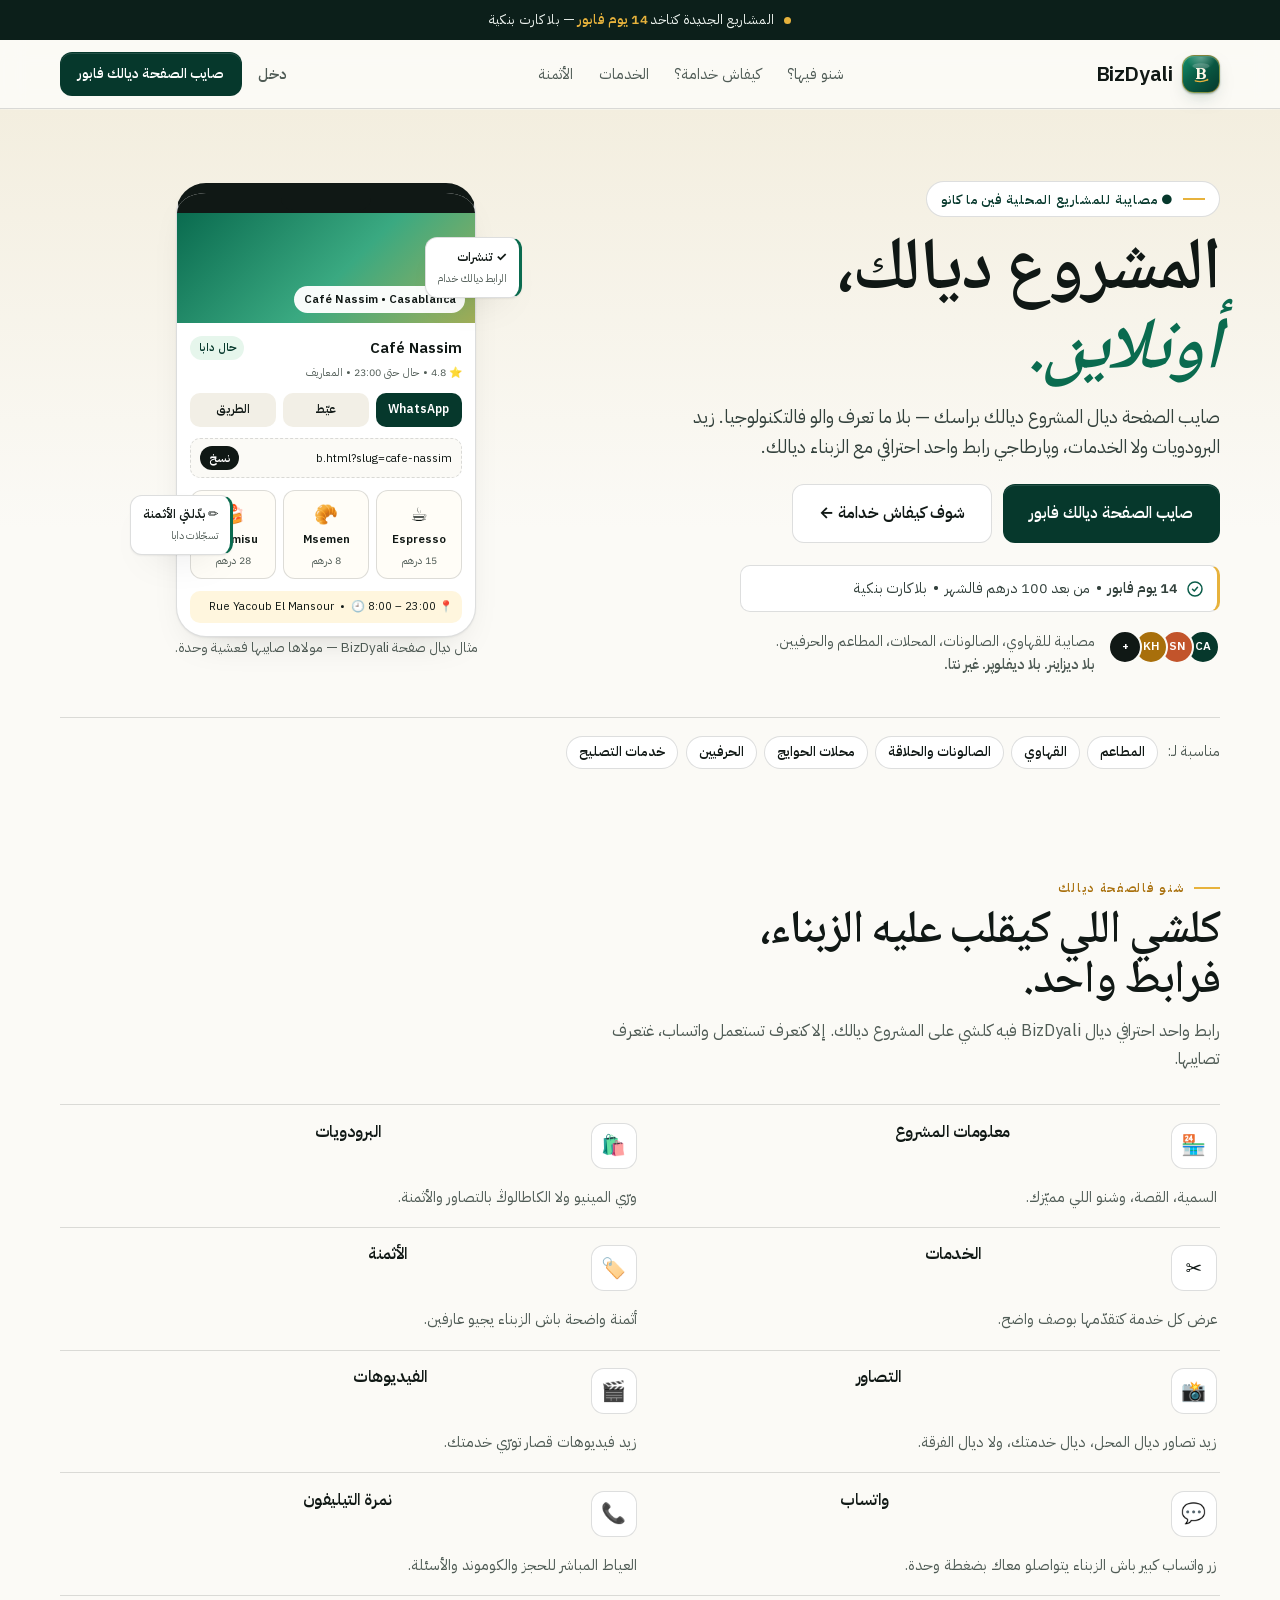
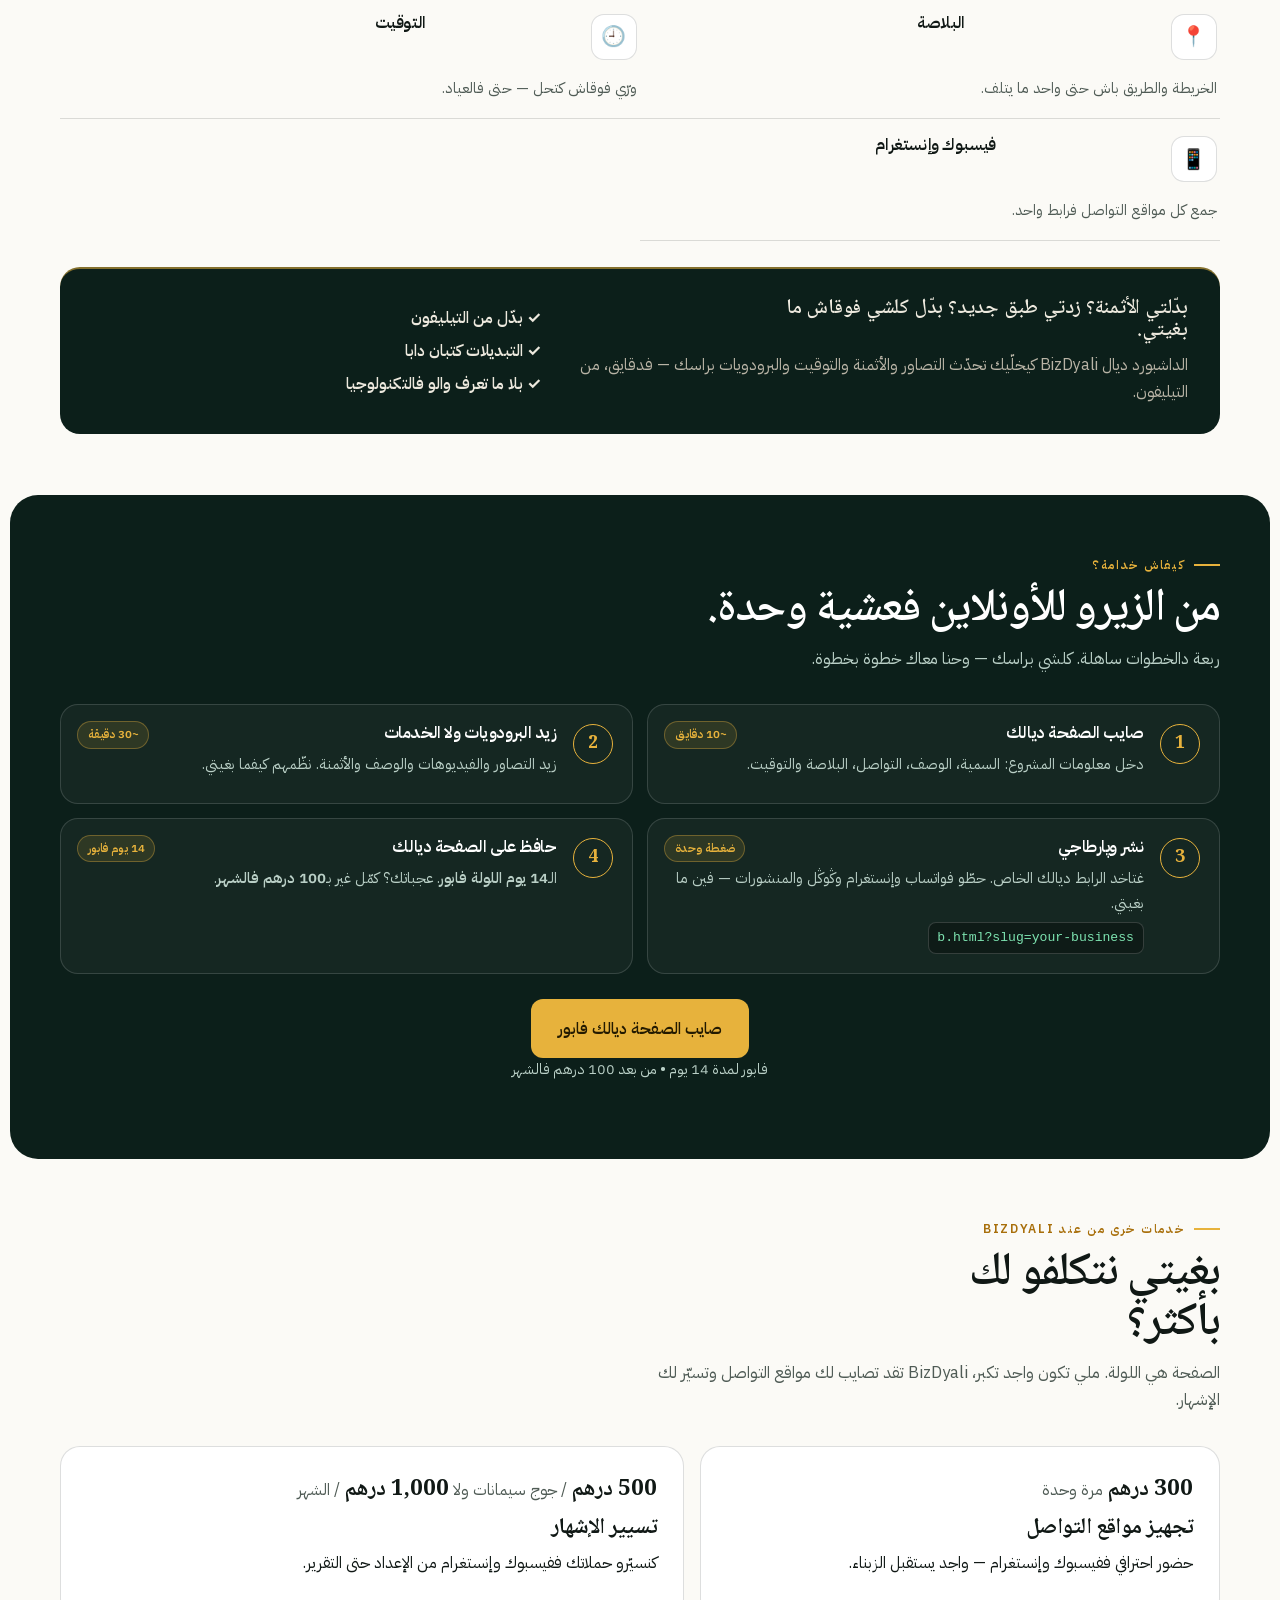
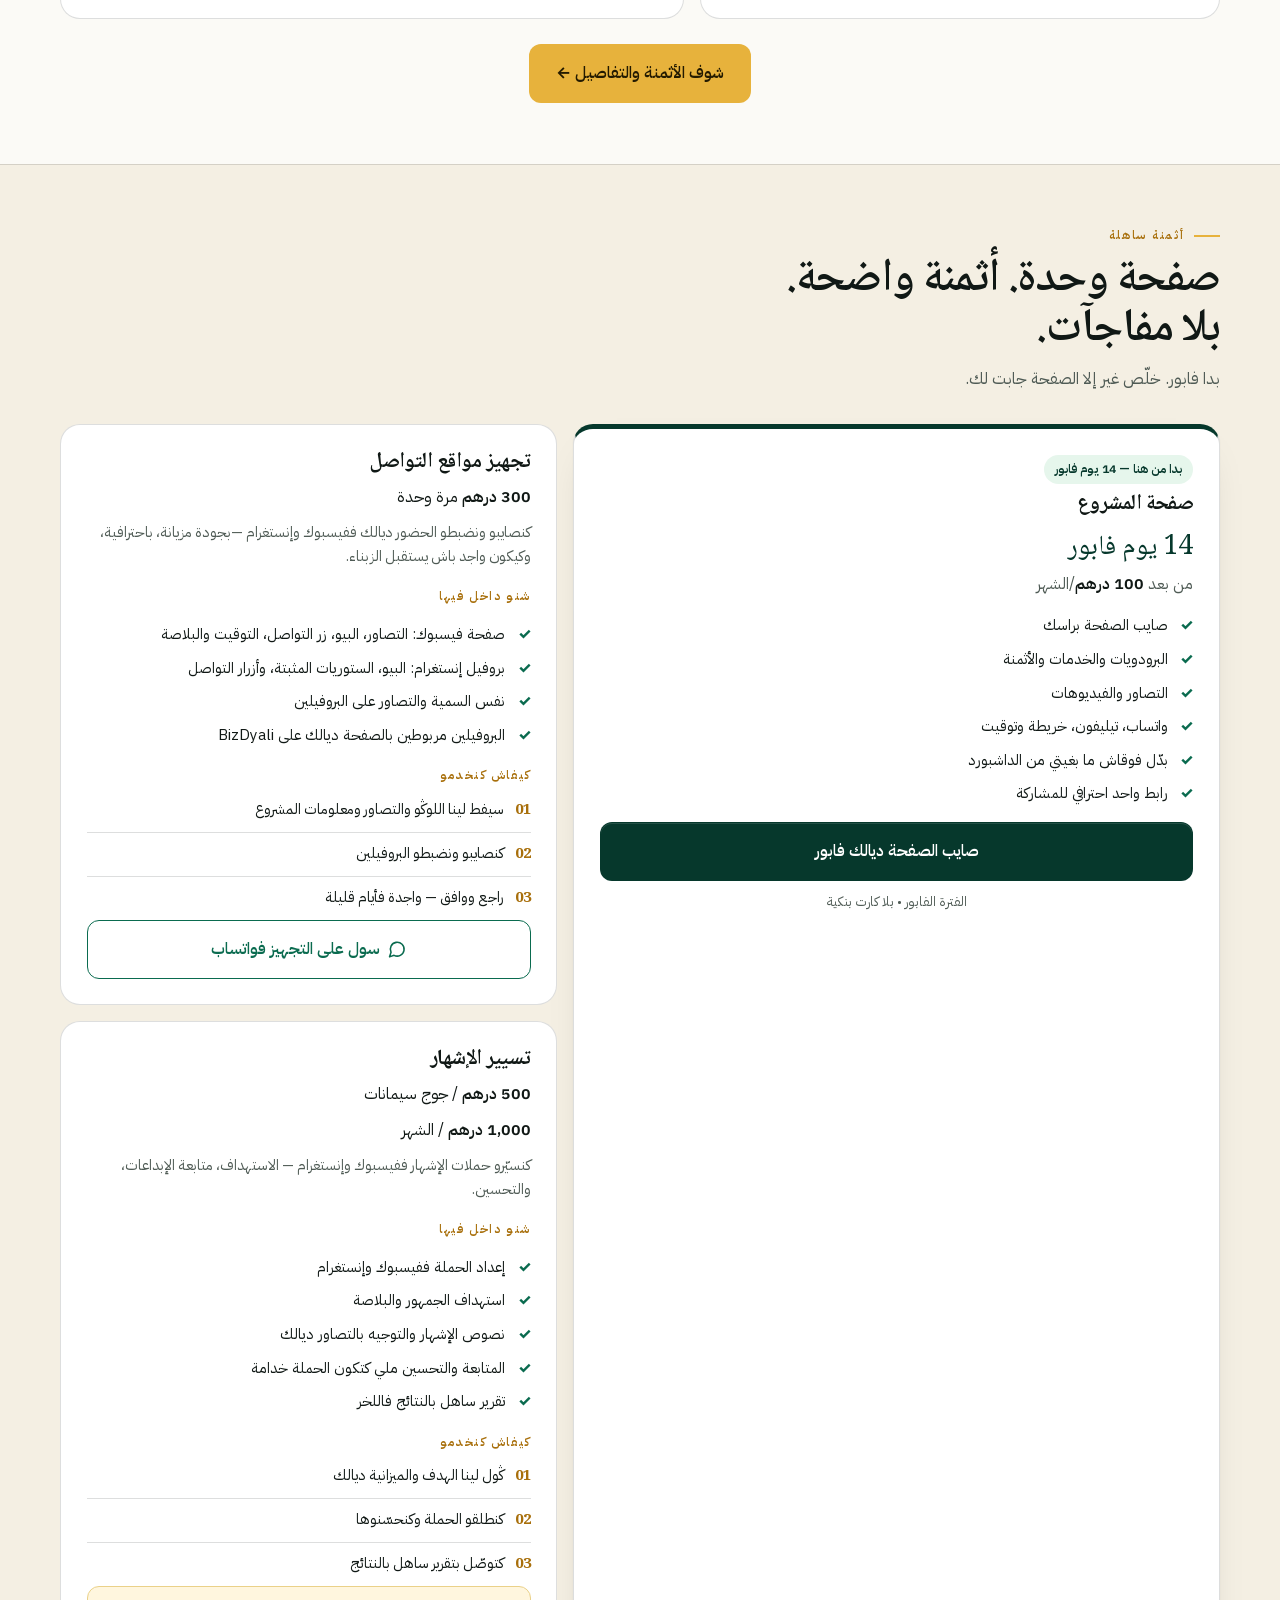
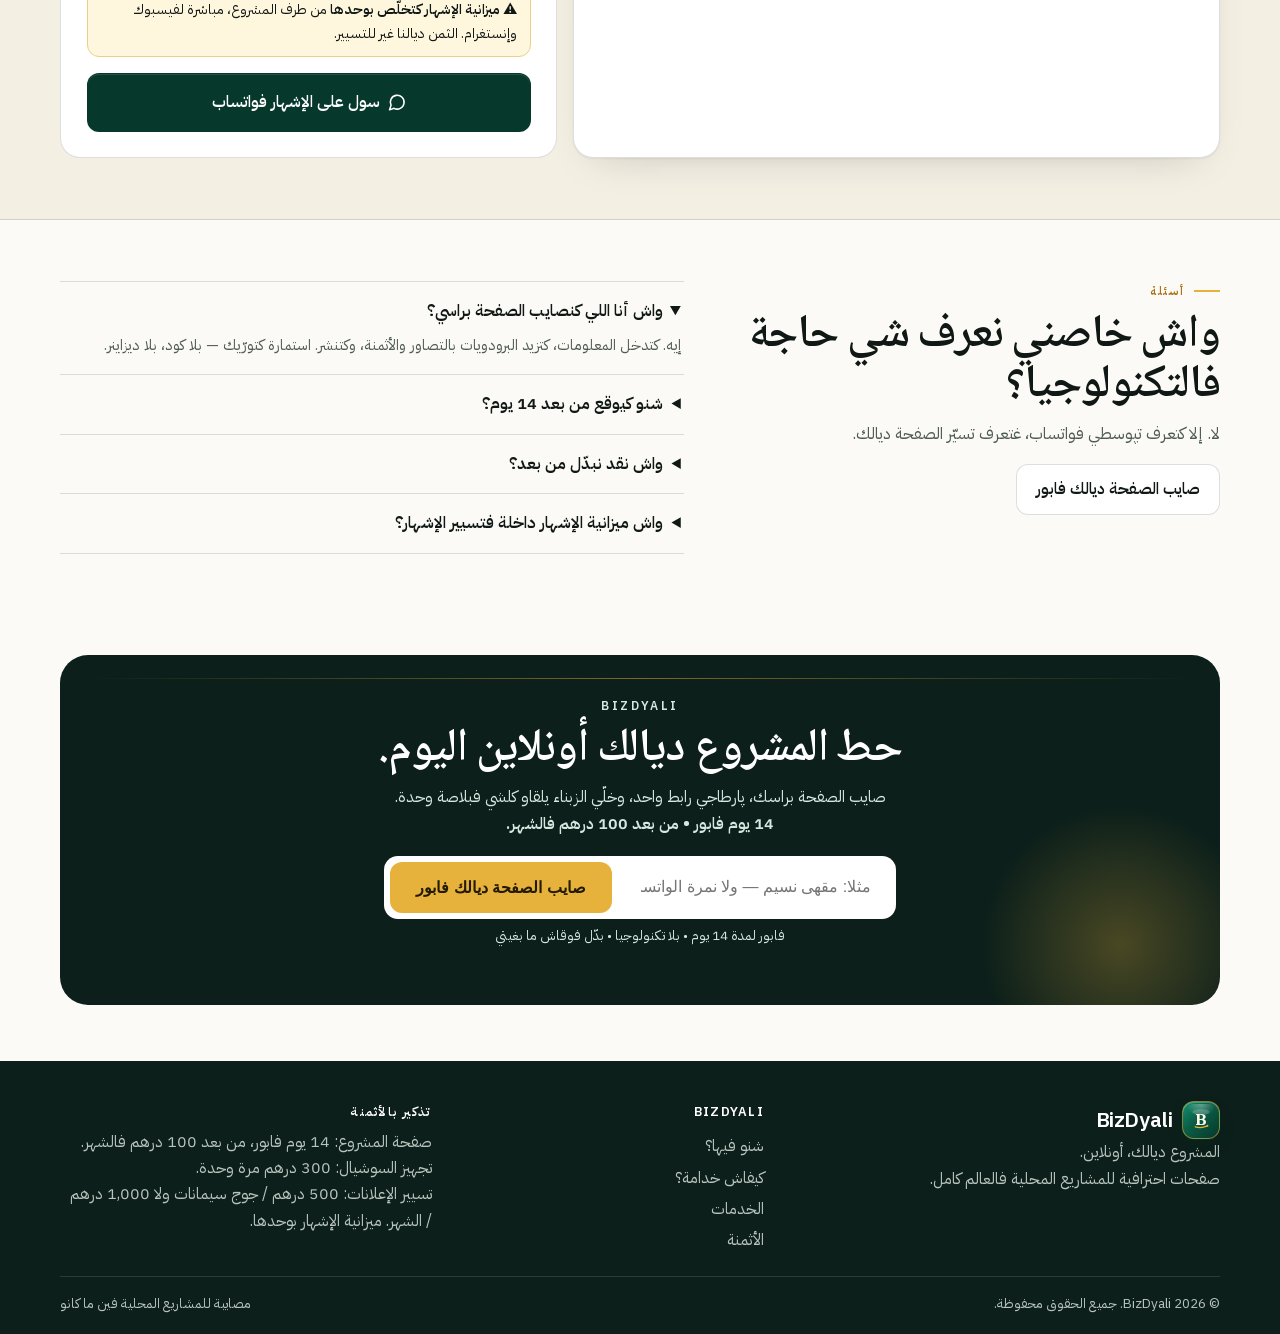
==== commit 0b2b93cd: "Teaser ads card shows both tiers (500/2 weeks + 1000/month)" ====
--- a/index.html
+++ b/index.html
@@ -225,7 +225,7 @@
           </article>
 
           <article class="service-card">
-            <p class="service-price"><strong>500 درهم</strong> <span>/ جوج سيمانات</span></p>
+            <p class="service-price"><strong>500 درهم</strong> <span>/ جوج سيمانات</span> <span>ولا <strong>1,000 درهم</strong> / الشهر</span></p>
             <h3>تسيير الإشهار</h3>
             <p>كنسيّرو حملاتك ففيسبوك وإنستغرام من الإعداد حتى التقرير.</p>
           </article>
--- a/styles.css
+++ b/styles.css
@@ -74,7 +74,7 @@
 .btn-primary:hover{background:#052A21}
 .btn-accent{background:var(--amber);color:#231A00}
 .btn-accent:hover{filter:brightness(.95)}
-.btn-ghost{background:var(--card);border-color:var(--line);color:var(--ink)}
+.btn-ghost{background:var(--card);border-color:var(--line);color:var(--ink);padding:.7rem 1.2rem}
 .btn-ghost:hover{border-color:var(--ink)}
 .btn-outline{border-color:var(--green);color:var(--green);padding:.7rem 1.2rem}
 .btn-outline:hover{background:var(--green);color:#fff}
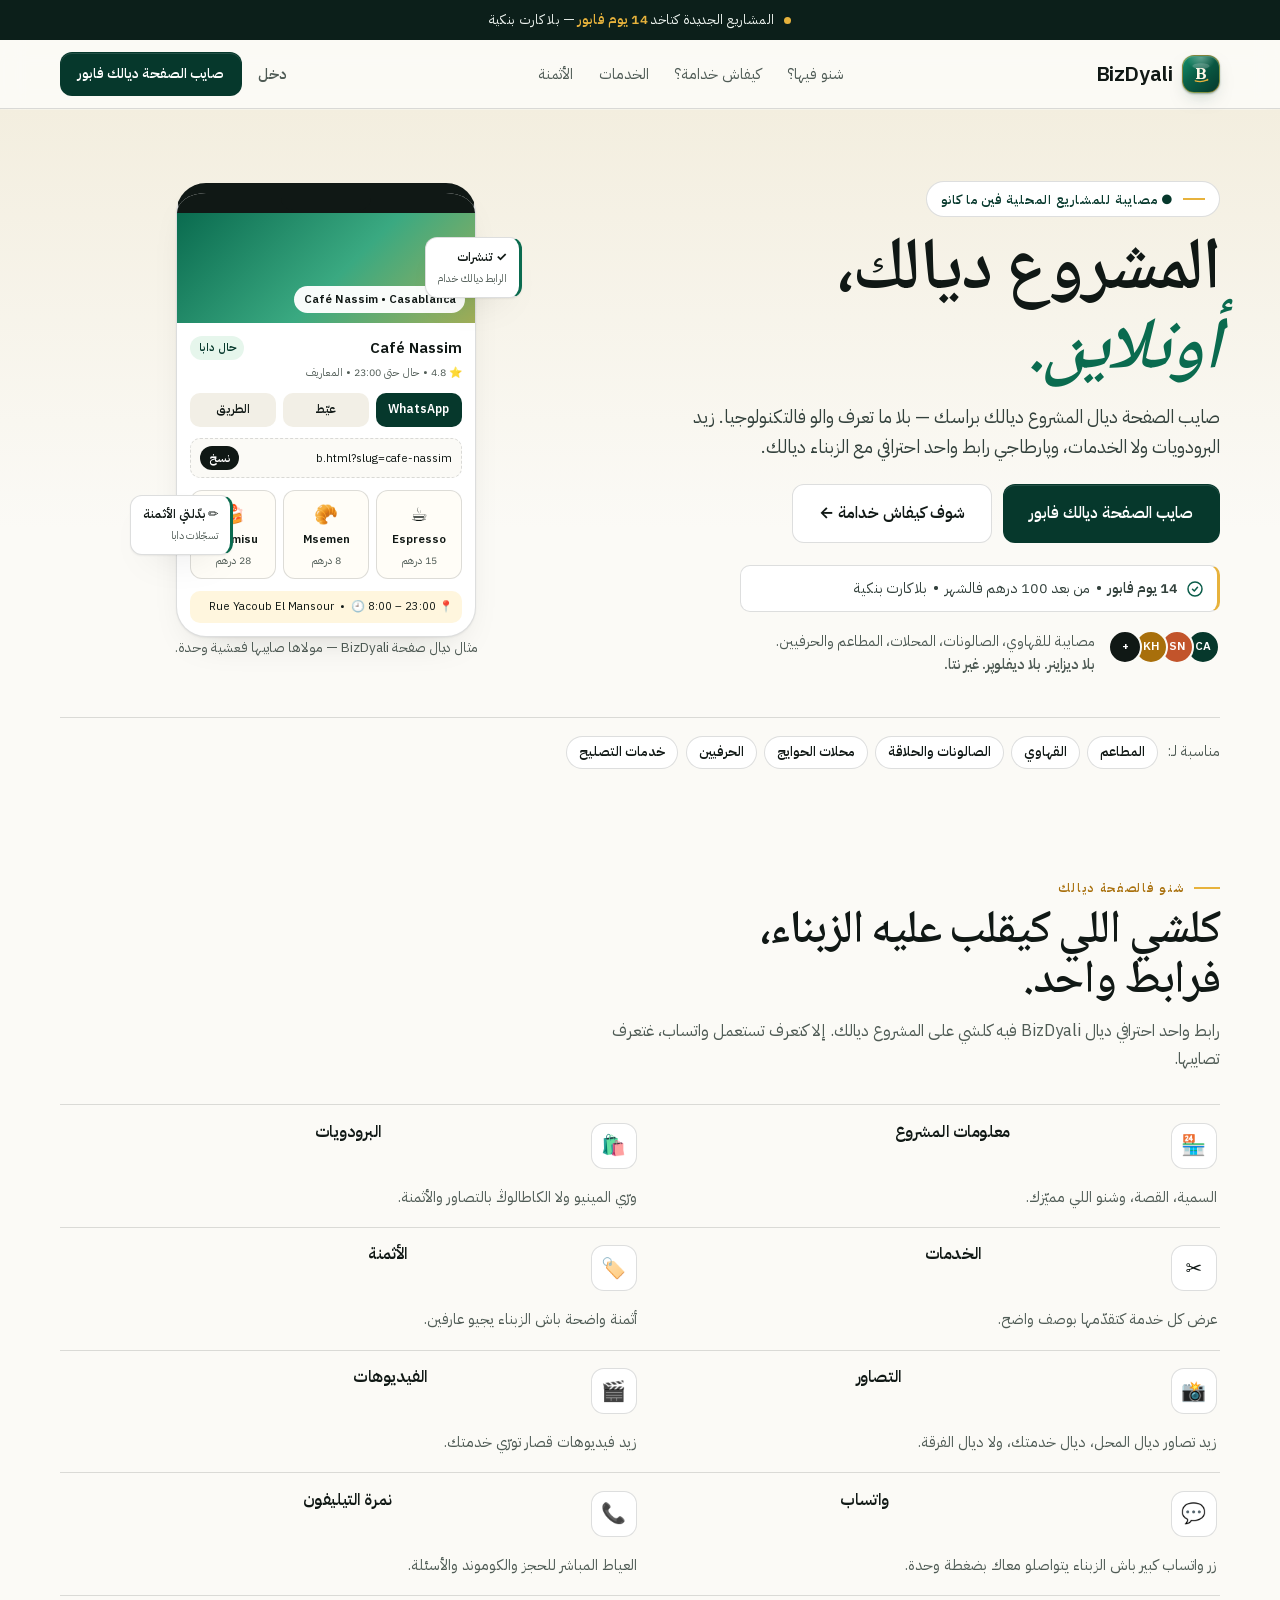
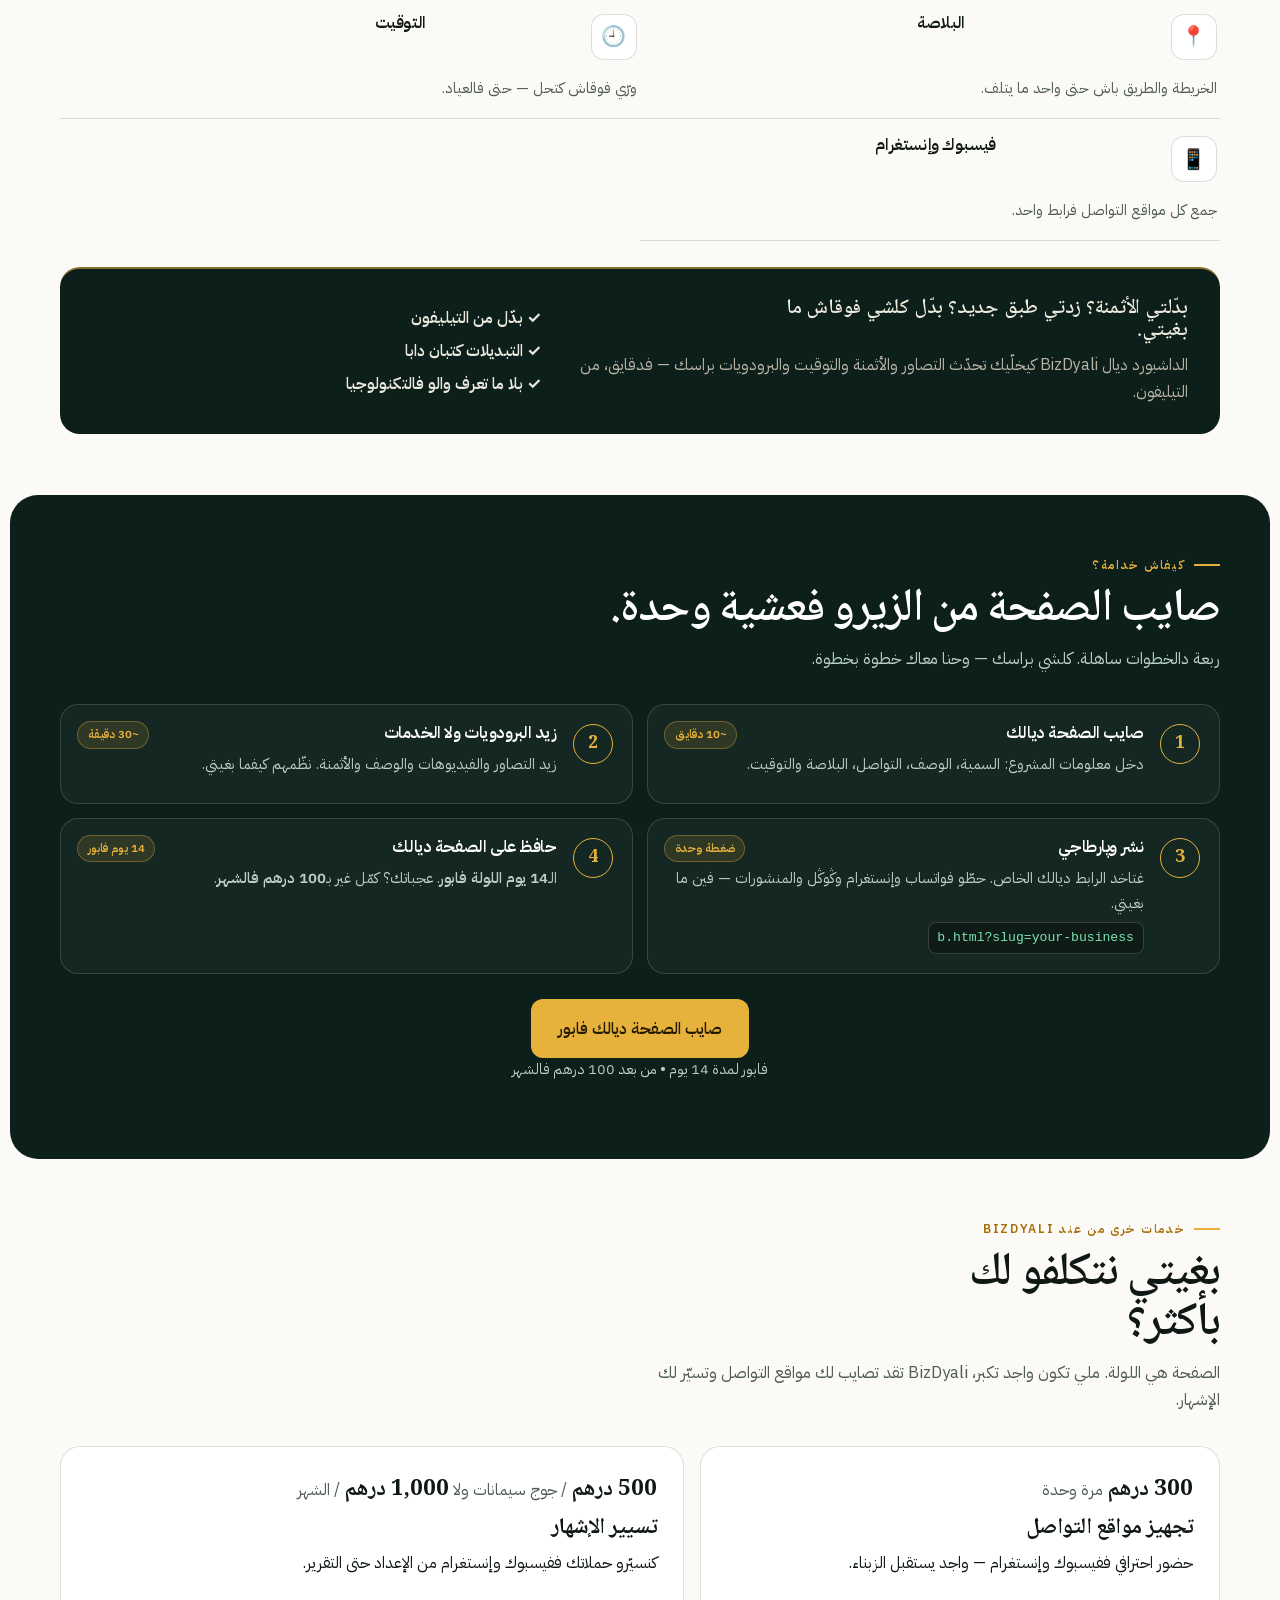
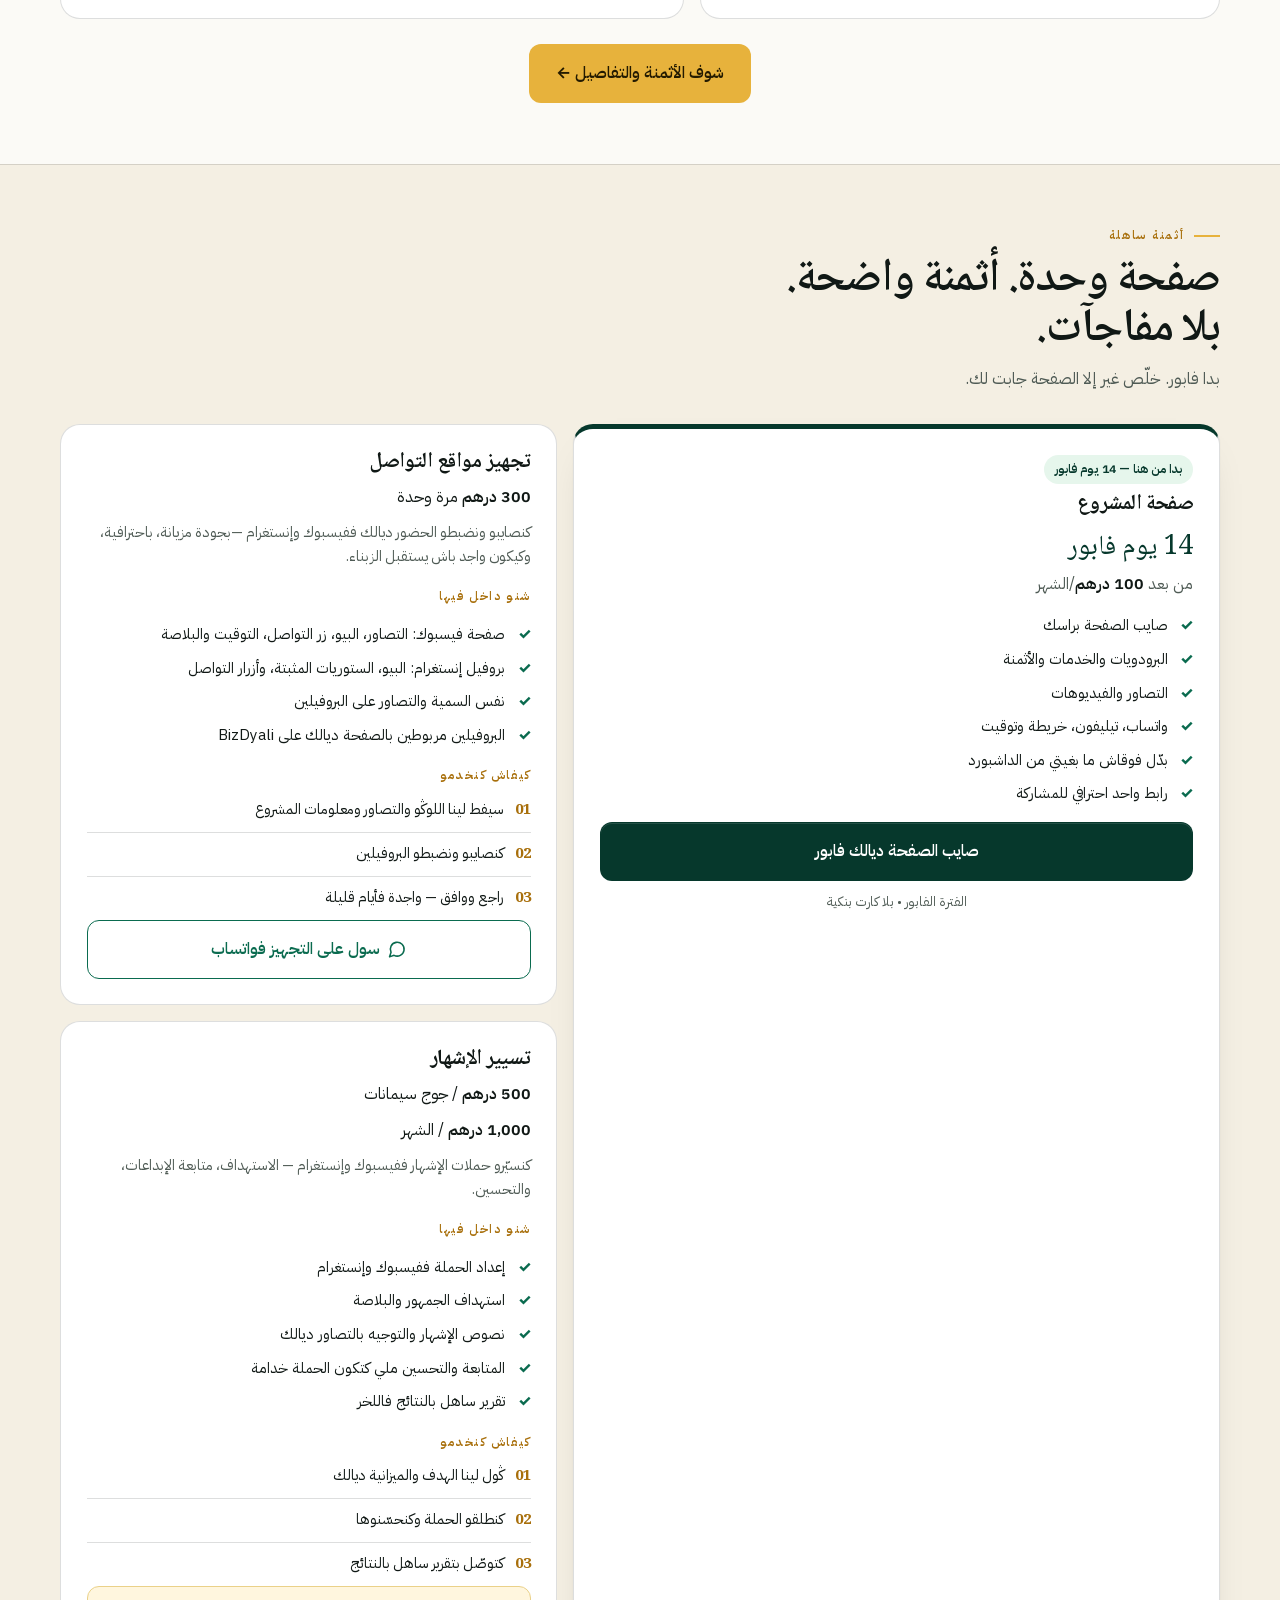
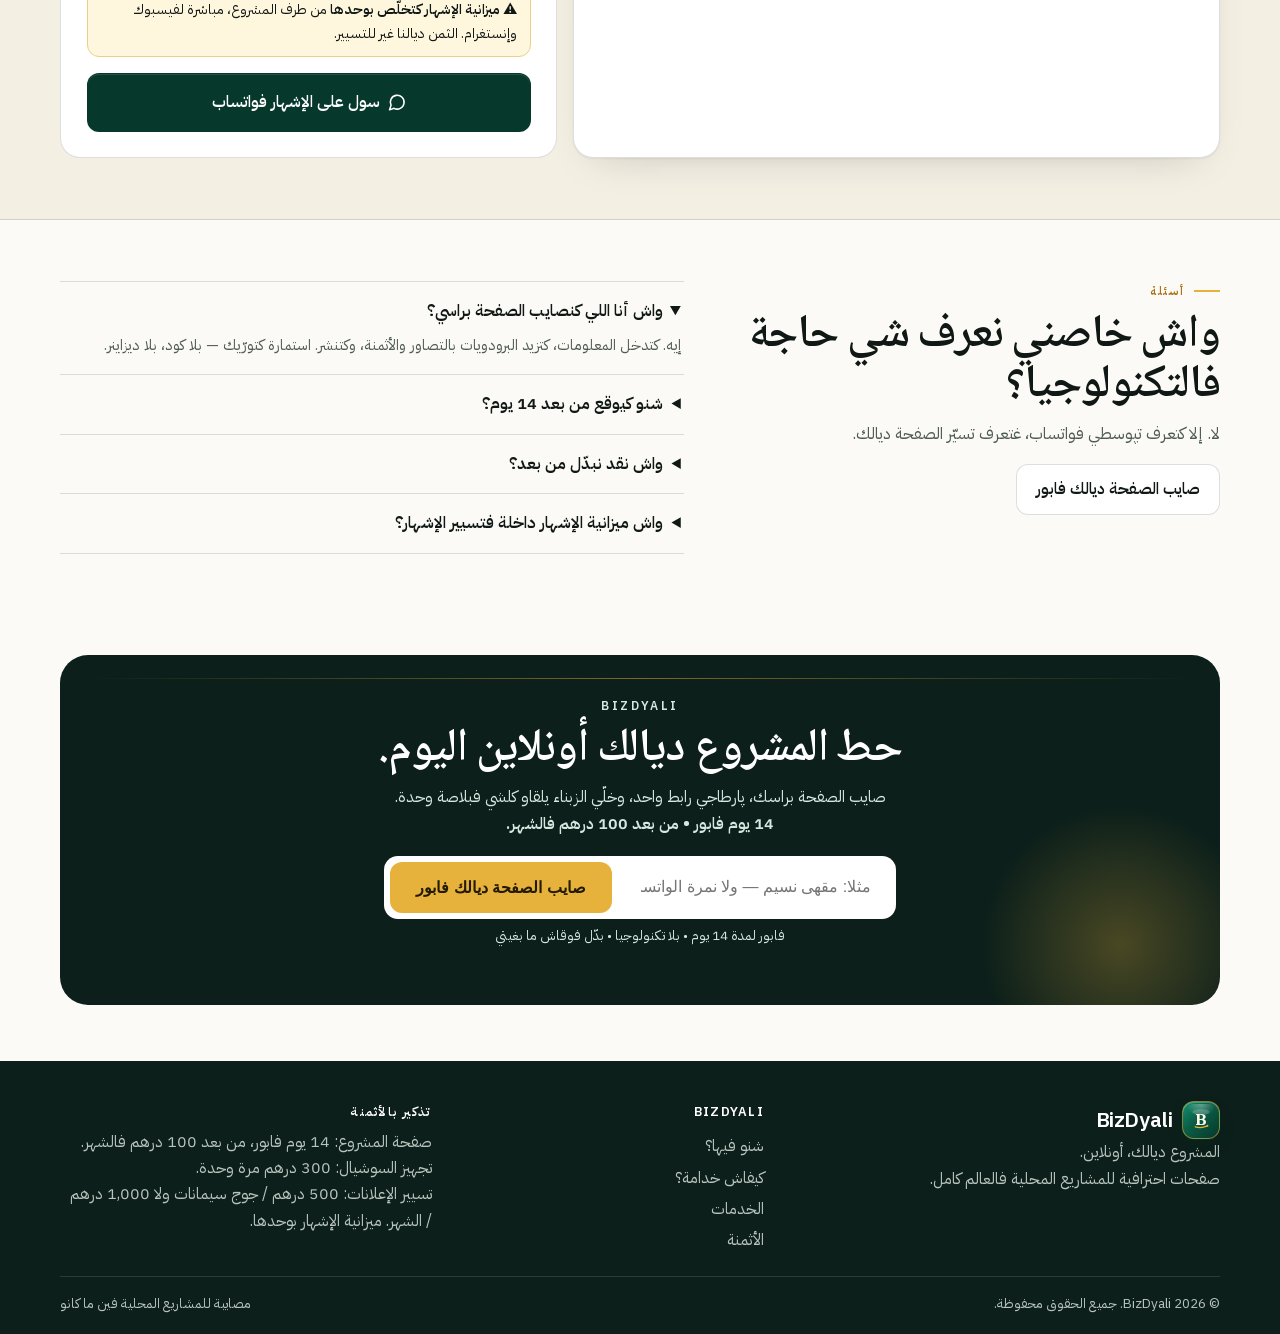
==== commit 161ca70d: "Desktop business-page composition: sticky topnav, mosaic gallery, multi-col sections, footer nav" ====
--- a/index.html
+++ b/index.html
@@ -176,7 +176,7 @@
     <section class="section section-dark" id="how">
       <div class="container">
         <p class="kicker kicker-light">كيفاش خدامة؟</p>
-        <h2 class="light">من الزيرو للأونلاين فعشية وحدة.</h2>
+        <h2 class="light">صايب الصفحة من الزيرو فعشية وحدة.</h2>
         <p class="sub sub-light">ربعة دالخطوات ساهلة. كلشي براسك — وحنا معاك خطوة بخطوة.</p>
 
         <ol class="steps">
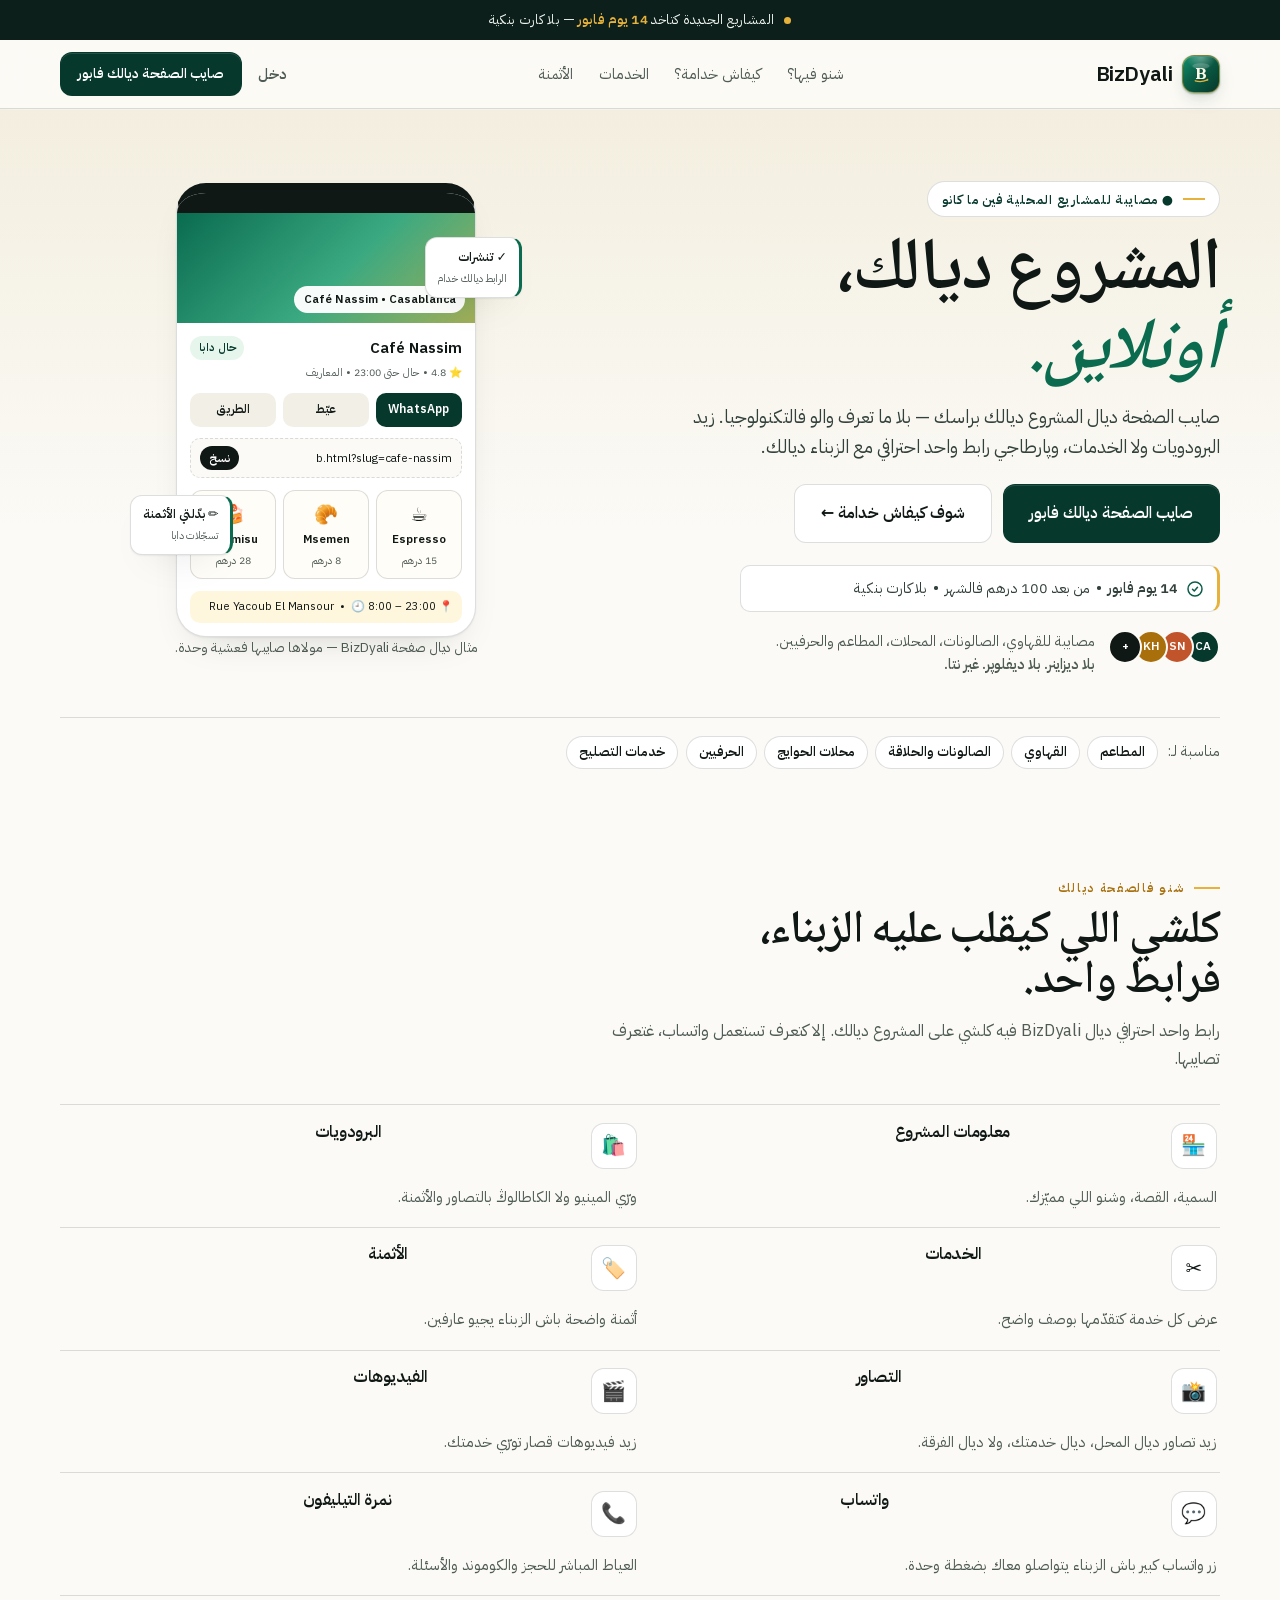
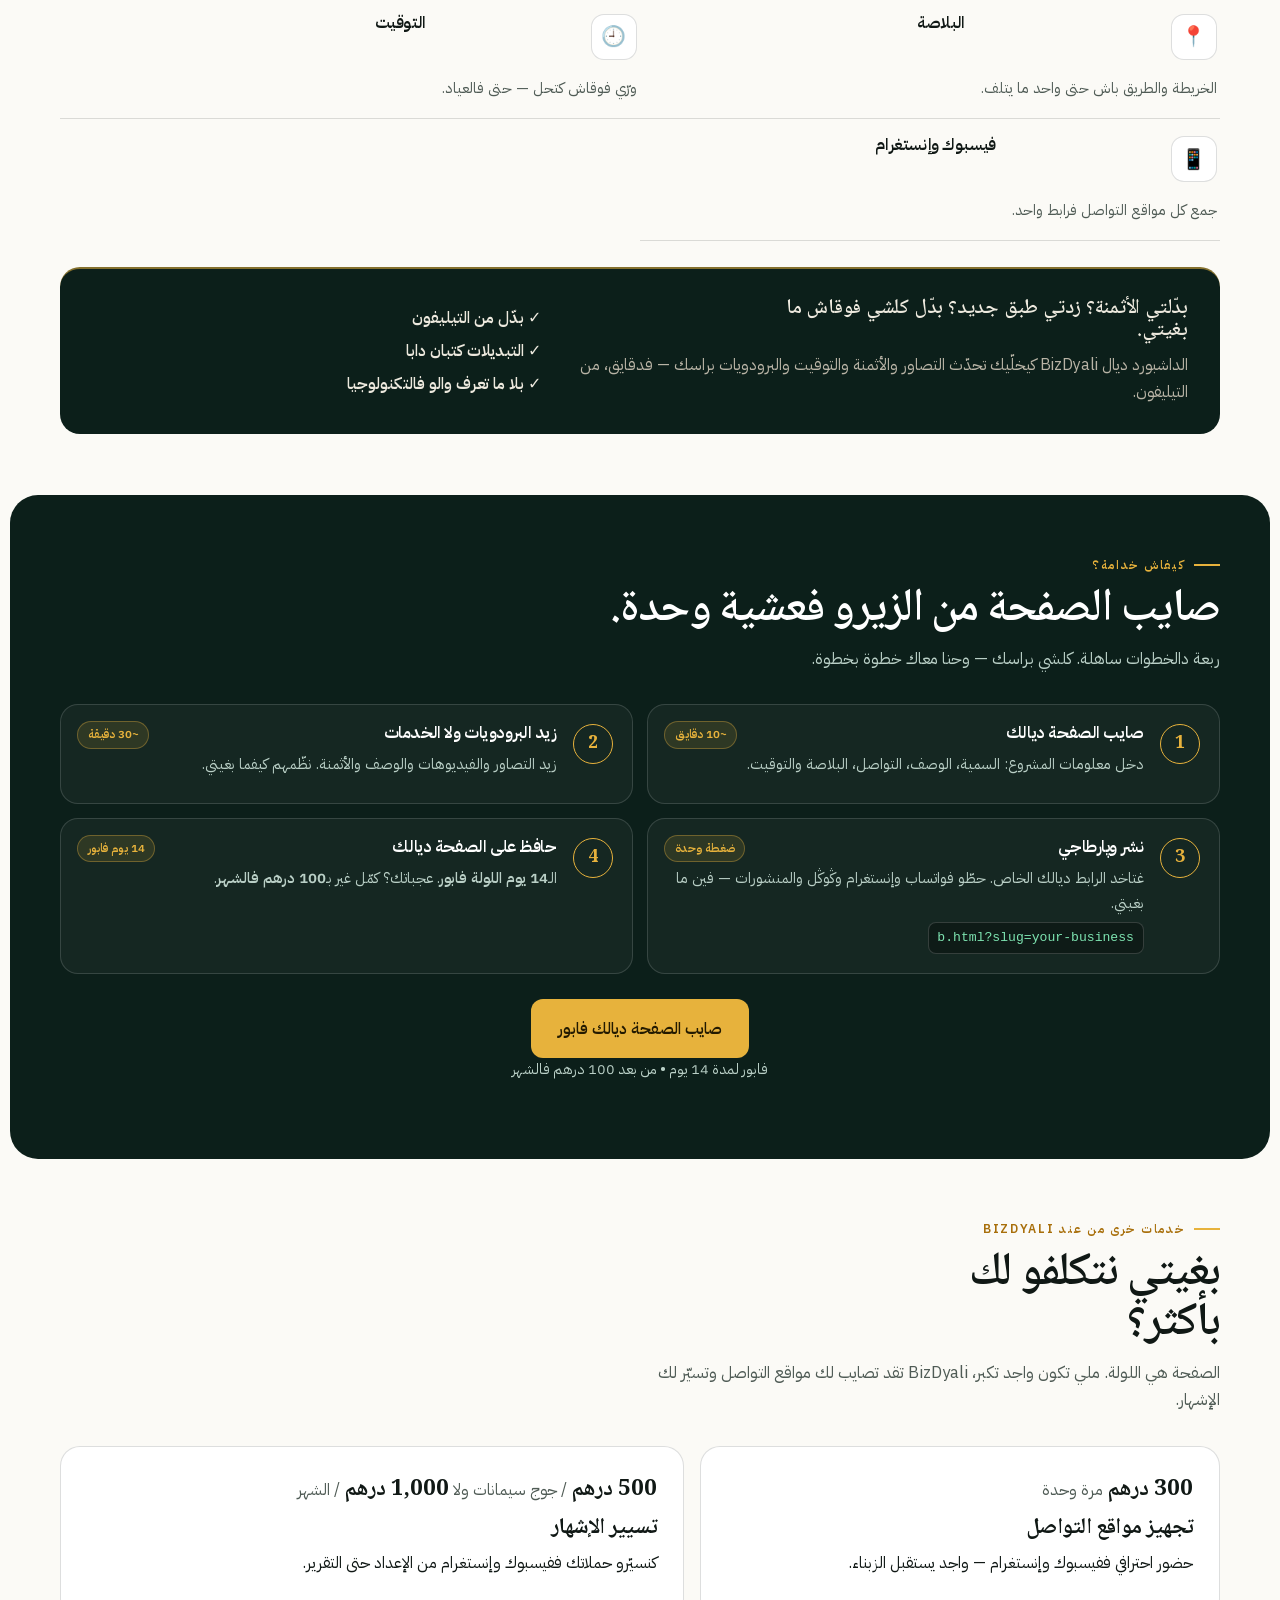
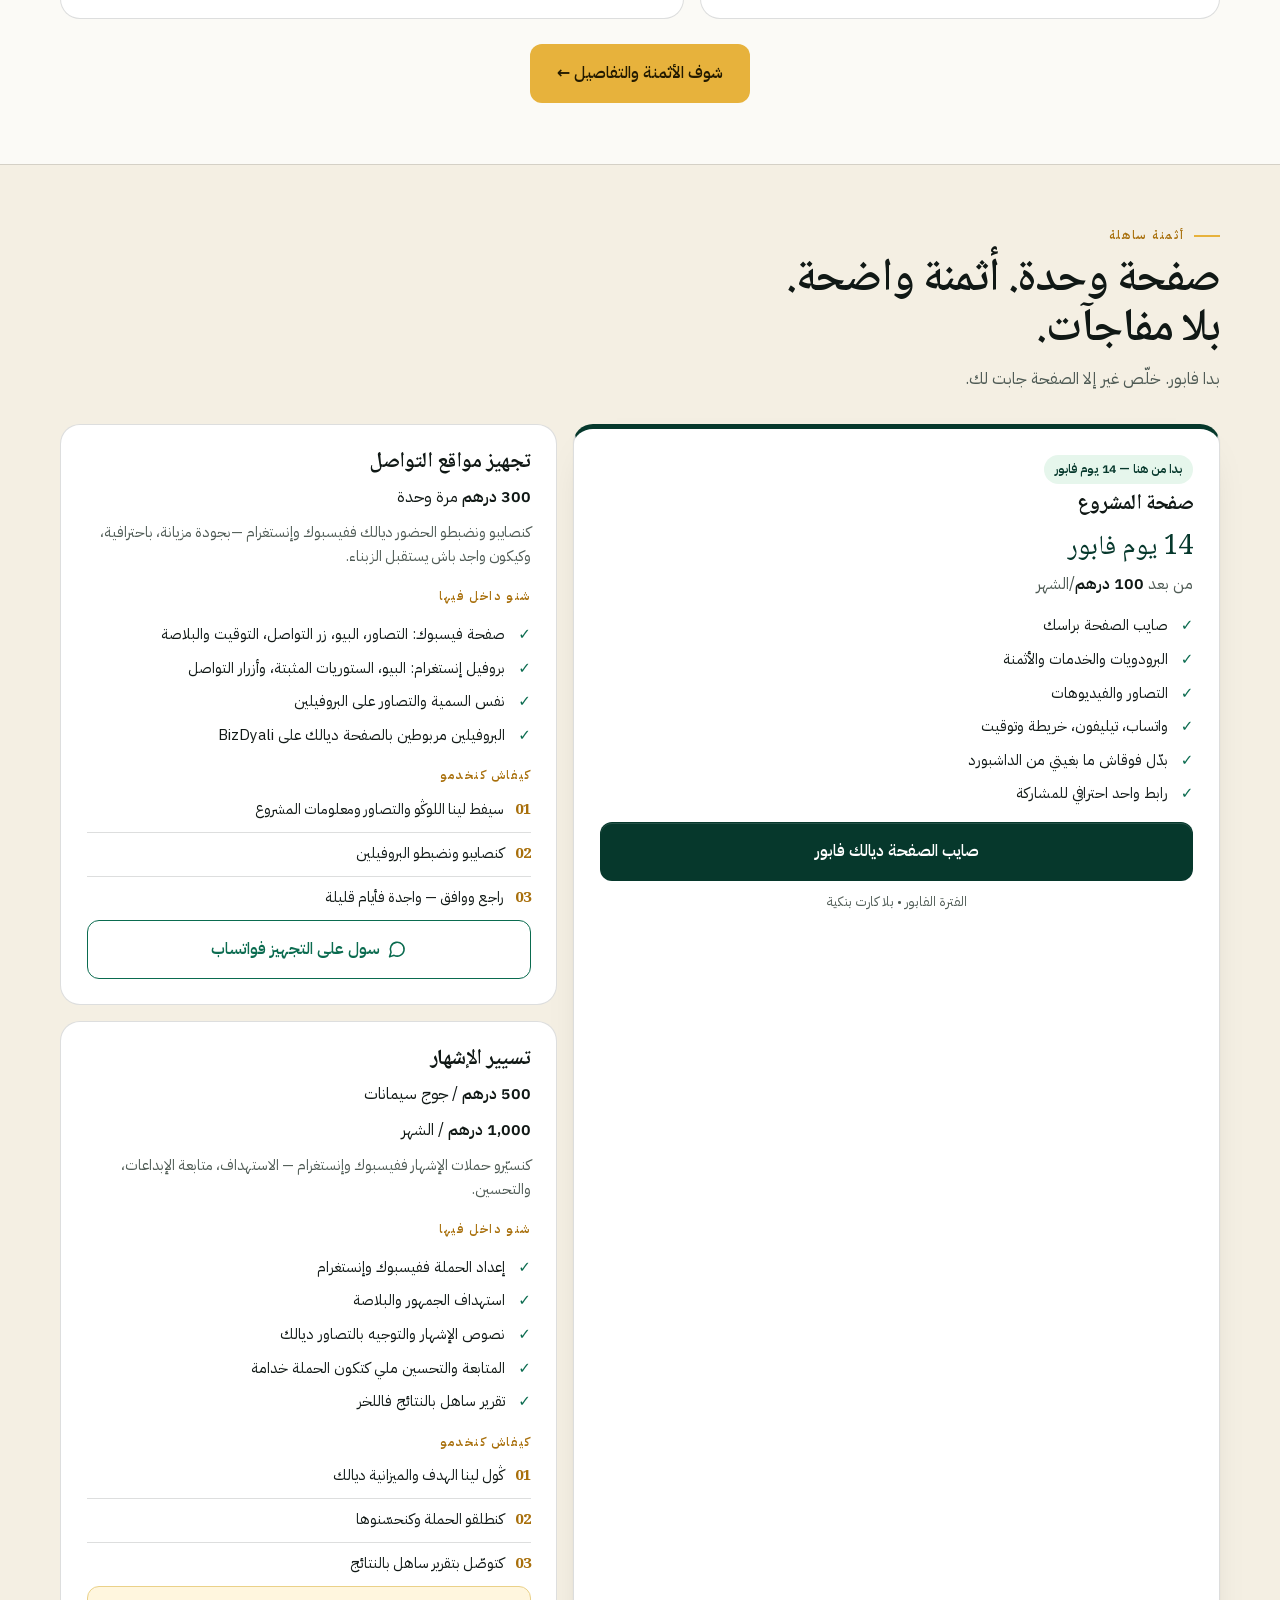
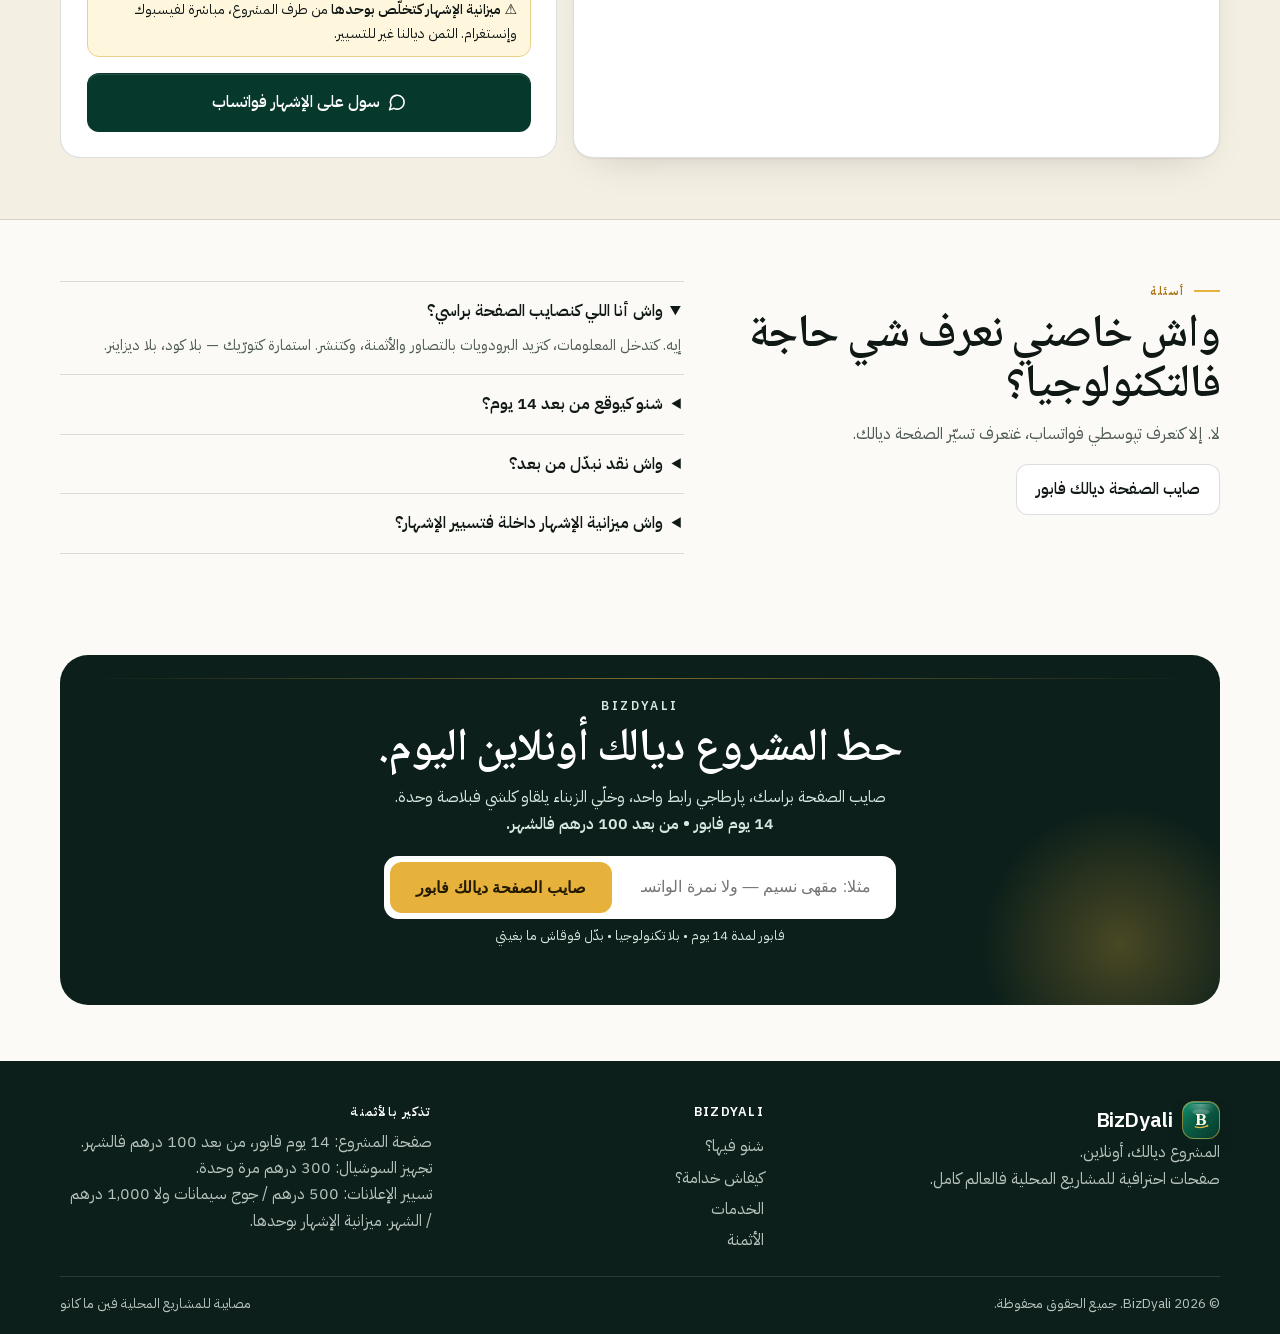
==== commit e3a24d8e: "Perf: self-hosted WebP demo, drop remote fonts, cover preload; payments MVP via WhatsApp; 0017 recor" ====
--- a/index.html
+++ b/index.html
@@ -6,9 +6,6 @@
   <title>BizDyali — المشروع ديالك، أونلاين.</title>
   <meta name="description" content="BizDyali كتعاون المشاريع المحلية يصايبو الصفحة الاحترافية ديالهم براسهم. بلا تكنولوجيا. 14 يوم فابور، من بعد 100 درهم فالشهر." />
   <meta name="theme-color" content="#0B5D4A" />
-  <link rel="preconnect" href="https://fonts.googleapis.com" />
-  <link rel="preconnect" href="https://fonts.gstatic.com" crossorigin />
-  <link href="https://fonts.googleapis.com/css2?family=Fraunces:opsz,wght@9..144,600;9..144,700&family=Inter:wght@400;500;600;700&display=swap" rel="stylesheet" />
   <link rel="stylesheet" href="styles.css" />
   <link rel="stylesheet" href="css/fonts.css" />
   <link rel="icon" href="favicon.svg" type="image/svg+xml" />
@@ -35,7 +32,7 @@
         <a href="#pricing">الأثمنة</a>
       </nav>
       <div class="header-actions">
-        <a href="auth.html?mode=login" class="link-quiet">دخل</a>
+        <a href="auth.html" class="link-quiet">دخل</a>
         <a href="auth.html" class="btn btn-primary btn-sm">صايب الصفحة ديالك فابور</a>
         <button class="menu-btn" id="menuBtn" aria-expanded="false" aria-controls="mobileMenu" aria-label="حل القائمة">
           <span></span><span></span><span></span>
@@ -277,8 +274,7 @@
                 <li>كنصايبو ونضبطو البروفيلين</li>
                 <li>راجع ووافق — واجدة فأيام قليلة</li>
               </ol>
-              <!-- TODO: replace 212600000000 with the real BizDyali WhatsApp number -->
-              <a href="https://wa.me/212600000000?text=Hello%20BizDyali!%20I%27m%20interested%20in%20the%20Facebook%20%2B%20Instagram%20setup%20service%20(300%20MAD%20one-time).%20My%20business%20name%20is%3A%20" target="_blank" rel="noopener" class="btn btn-outline btn-lg btn-block"><svg viewBox="0 0 24 24" fill="none" stroke="currentColor" stroke-width="2" stroke-linecap="round" stroke-linejoin="round" aria-hidden="true"><path d="M7.9 20A9 9 0 1 0 4 16.1L2 22Z"/></svg> سول على التجهيز فواتساب</a>
+                <a href="https://wa.me/212631522155?text=Hello%20BizDyali!%20I%27m%20interested%20in%20the%20Facebook%20%2B%20Instagram%20setup%20service%20(300%20MAD%20one-time).%20My%20business%20name%20is%3A%20" target="_blank" rel="noopener" class="btn btn-outline btn-lg btn-block"><svg viewBox="0 0 24 24" fill="none" stroke="currentColor" stroke-width="2" stroke-linecap="round" stroke-linejoin="round" aria-hidden="true"><path d="M7.9 20A9 9 0 1 0 4 16.1L2 22Z"/></svg> سول على التجهيز فواتساب</a>
             </article>
             <article class="price-card">
               <h3>تسيير الإشهار</h3>
@@ -300,8 +296,7 @@
                 <li>كتوصّل بتقرير ساهل بالنتائج</li>
               </ol>
               <p class="ad-note">⚠️ <strong>ميزانية الإشهار كتخلّص بوحدها</strong> من طرف المشروع، مباشرة لفيسبوك وإنستغرام. الثمن ديالنا غير للتسيير.</p>
-              <!-- TODO: replace 212600000000 with the real BizDyali WhatsApp number -->
-              <a href="https://wa.me/212600000000?text=Hello%20BizDyali!%20I%27m%20interested%20in%20advertising%20management%20(500%20MAD%20for%202%20weeks%20or%201%2C000%20MAD%20for%201%20month).%20I%20understand%20the%20ad%20budget%20is%20paid%20separately.%20My%20business%20name%20is%3A%20" target="_blank" rel="noopener" class="btn btn-primary btn-lg btn-block"><svg viewBox="0 0 24 24" fill="none" stroke="currentColor" stroke-width="2" stroke-linecap="round" stroke-linejoin="round" aria-hidden="true"><path d="M7.9 20A9 9 0 1 0 4 16.1L2 22Z"/></svg> سول على الإشهار فواتساب</a>
+                <a href="https://wa.me/212631522155?text=Hello%20BizDyali!%20I%27m%20interested%20in%20advertising%20management%20(500%20MAD%20for%202%20weeks%20or%201%2C000%20MAD%20for%201%20month).%20I%20understand%20the%20ad%20budget%20is%20paid%20separately.%20My%20business%20name%20is%3A%20" target="_blank" rel="noopener" class="btn btn-primary btn-lg btn-block"><svg viewBox="0 0 24 24" fill="none" stroke="currentColor" stroke-width="2" stroke-linecap="round" stroke-linejoin="round" aria-hidden="true"><path d="M7.9 20A9 9 0 1 0 4 16.1L2 22Z"/></svg> سول على الإشهار فواتساب</a>
             </article>
           </div>
         </div>
@@ -379,6 +374,8 @@
     </div>
   </footer>
 
+  <script src="js/config.js"></script>
+  <script src="js/auth.js"></script>
   <script src="script.js"></script>
 </body>
 </html>
